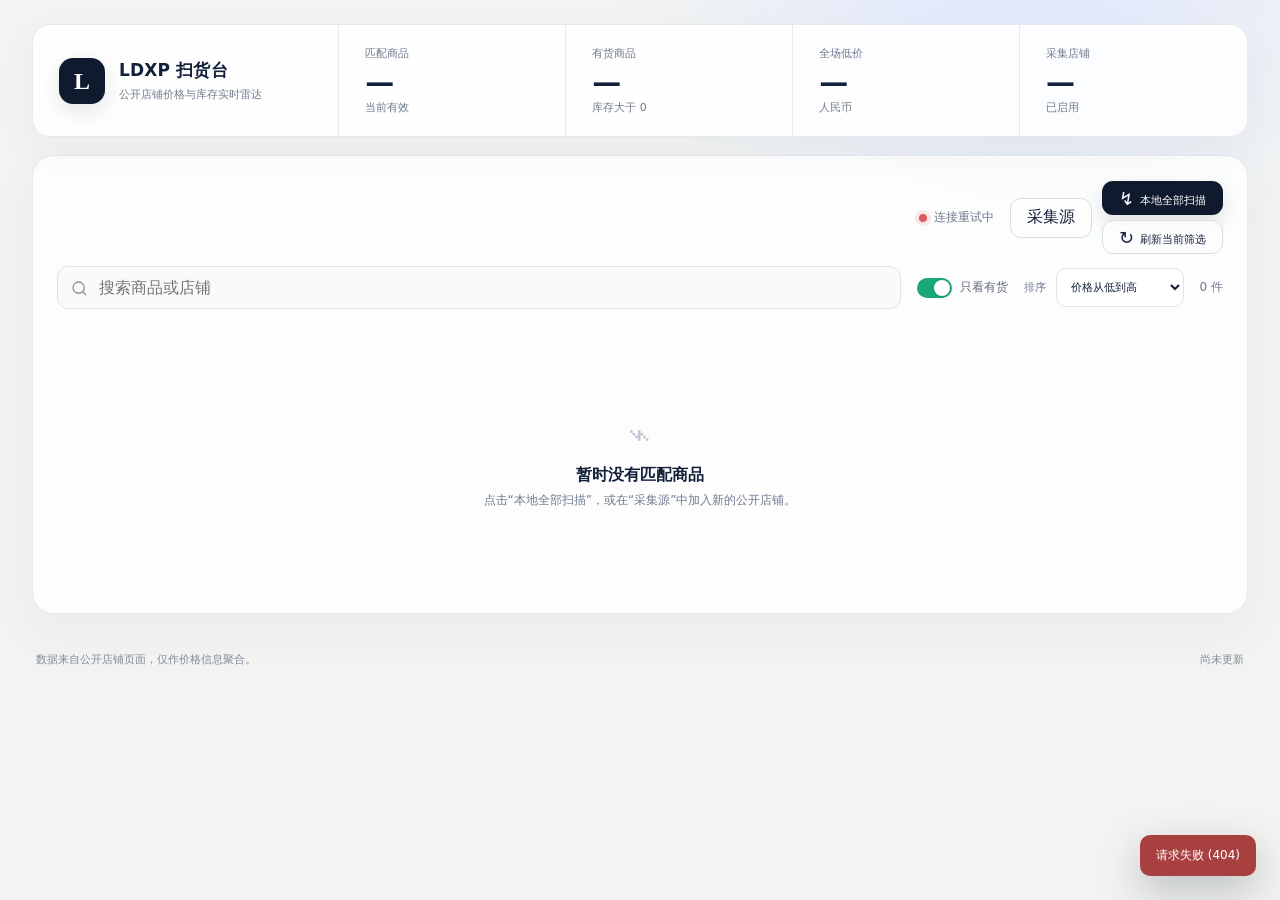
==== static/index.html @ 777b3022 "Initial open-source release" ====
<!doctype html>
<html lang="zh-CN">
<head>
  <meta charset="utf-8">
  <meta name="viewport" content="width=device-width,initial-scale=1">
  <meta name="theme-color" content="#101a2f">
  <title>LDXP 扫货台</title>
  <link rel="stylesheet" href="style.css?v=20260724-local-filter">
</head>
<body>
  <div class="shell">
    <main>
      <section class="stats" aria-label="统计信息">
        <a class="brand-summary" href="./" aria-label="LDXP 扫货台首页">
          <span class="brand-mark">L</span>
          <span class="brand-copy"><strong>LDXP 扫货台</strong><small>公开店铺价格与库存实时雷达</small></span>
        </a>
        <article><span>匹配商品</span><strong id="totalStat">—</strong><small>当前有效</small></article>
        <article><span>有货商品</span><strong id="stockStat">—</strong><small>库存大于 0</small></article>
        <article><span>全场低价</span><strong id="lowStat">—</strong><small>人民币</small></article>
        <article><span>采集店铺</span><strong id="sourceStat">—</strong><small id="sourceStatSub">已启用</small></article>
      </section>

      <section class="board">
        <div class="category-bar">
          <div class="category-wrap">
            <div id="categoryTabs" class="categories" role="tablist" aria-label="商品分类"></div>
          </div>
          <div class="category-actions">
            <span id="streamStatus" class="stream-status offline"><i></i><span>正在连接</span></span>
            <button id="sourceButton" class="button ghost" type="button">采集源</button>
            <div class="scan-actions">
              <button id="localScanButton" class="button primary local-scan-button" type="button"><span class="scan-icon">↯</span><span class="local-scan-label">本地全部扫描</span></button>
              <button id="filteredLocalScanButton" class="button ghost local-scan-button" type="button"><span class="scan-icon">↻</span><span class="filtered-scan-label">刷新当前筛选</span></button>
            </div>
            <span id="scanPulse" class="visually-hidden"></span>
            <span id="scanStateText" class="visually-hidden" aria-live="polite">等待首轮扫描</span>
            <span id="scanDetail" class="visually-hidden">正在读取服务器后台状态</span>
          </div>
        </div>

        <div class="toolbar">
          <label class="search">
            <svg viewBox="0 0 24 24" aria-hidden="true"><path d="m21 21-4.35-4.35m2.35-5.15a7.5 7.5 0 1 1-15 0 7.5 7.5 0 0 1 15 0Z"/></svg>
            <input id="searchInput" type="search" placeholder="搜索商品或店铺" autocomplete="off">
          </label>
          <label class="stock-toggle"><input id="stockOnly" type="checkbox" checked><span></span>只看有货</label>
          <label class="select-label">排序
            <select id="sortSelect">
              <option value="updated">最近变化</option>
              <option value="price" selected>价格从低到高</option>
              <option value="stock">库存从高到低</option>
            </select>
          </label>
          <span id="resultCount" class="result-count">0 件</span>
        </div>

        <div id="productGrid" class="product-grid" aria-live="polite"></div>
        <div id="emptyState" class="empty" hidden>
          <span>⌁</span><strong>暂时没有匹配商品</strong><p>点击“本地全部扫描”，或在“采集源”中加入新的公开店铺。</p>
        </div>
      </section>
    </main>

    <footer><span>数据来自公开店铺页面，仅作价格信息聚合。</span><span id="lastUpdate">尚未更新</span></footer>
  </div>

  <dialog id="historyDialog" class="history-dialog">
    <form method="dialog" class="dialog-head"><div><small>PRICE HISTORY</small><h2 id="historyTitle">价格走势</h2></div><button class="icon-button" value="close" aria-label="关闭">×</button></form>
    <div class="history-body">
      <div class="history-shop"><div><span>来源店铺</span><strong id="historyShop">—</strong></div><code id="historyToken">—</code></div>
      <div id="historySummary" class="history-summary"></div>
      <div id="historyChart" class="history-chart" aria-live="polite"><p>正在加载价格节点…</p></div>
      <p class="history-note">每个节点对应一次成功刷新，展示最近 100 个时间点。</p>
    </div>
  </dialog>

  <dialog id="sourceDialog" class="source-dialog">
    <form method="dialog" class="dialog-head"><div><small>SCANNER SOURCES</small><h2>采集源管理</h2></div><button class="icon-button" value="close" aria-label="关闭">×</button></form>
    <div class="dialog-body">
      <form id="addSourceForm" class="add-source">
        <label class="field grow"><span>pay.ldxp.cn / catfk.com 公开店铺或商品链接，也可输入 LDXP token</span><input id="sourceInput" type="text" placeholder="https://catfk.com/item/example" required></label>
        <button class="button primary" type="submit">添加</button>
      </form>
      <div class="source-discovery">
        <p class="source-tip">服务器自动周期由后台命令管理；网页只提供用户本地扫描。</p>
      </div>
      <div id="sourceList" class="source-list"></div>
    </div>
  </dialog>

  <div id="toast" class="toast" role="status" aria-live="polite"></div>
  <script src="app.js?v=20260724-bugteam" defer></script>
</body>
</html>
---- static/style.css ----
:root {
  color-scheme: light;
  --ink: #13203a;
  --muted: #6f7b8e;
  --line: #e4e7ec;
  --paper: #ffffff;
  --canvas: #f3f4f1;
  --navy: #101a2f;
  --blue: #3468ff;
  --green: #19a974;
  --red: #de5a5a;
  --amber: #e99a2d;
  --radius: 18px;
  font-family: Inter, "PingFang SC", "Microsoft YaHei", system-ui, sans-serif;
}

* { box-sizing: border-box; }
html { min-width: 320px; background: var(--canvas); }
body { margin: 0; color: var(--ink); background: radial-gradient(circle at 80% -10%, #dce5ff 0, transparent 26rem), var(--canvas); }
button, input, select { font: inherit; }
button, a { -webkit-tap-highlight-color: transparent; }

.shell { min-height: 100vh; width: min(1500px, 100%); margin: auto; padding: 24px 32px 0; }
.button { min-height: 40px; padding: 0 16px; border: 1px solid transparent; border-radius: 11px; cursor: pointer; transition: transform .16s ease, box-shadow .16s ease, background .16s ease; }
.button:hover { transform: translateY(-1px); }
.button:disabled { opacity: .58; cursor: wait; transform: none; }
.button.primary { color: white; background: var(--navy); box-shadow: 0 8px 20px #101a2f20; }
.button.ghost { color: var(--ink); border-color: #d9dde5; background: #ffffffa8; }
.scan-actions { display: grid; gap: 5px; }
.scan-actions .button { min-height: 34px; }
.local-scan-button { font-size: 11px; }
.scan-icon { display: inline-block; margin-right: 6px; font-size: 18px; vertical-align: -1px; }
.scanning .scan-icon { animation: rotate 1s linear infinite; }
.stream-status { display: flex; align-items: center; gap: 7px; margin-right: 6px; color: var(--muted); font-size: 12px; }
.stream-status i { width: 8px; height: 8px; border-radius: 50%; background: #aab1bd; box-shadow: 0 0 0 4px #aab1bd20; }
.stream-status.online i { background: var(--green); box-shadow: 0 0 0 4px #19a97420; }
.stream-status.error i { background: var(--red); box-shadow: 0 0 0 4px #de5a5a20; }
.visually-hidden { position: absolute !important; width: 1px; height: 1px; padding: 0; margin: -1px; overflow: hidden; clip: rect(0, 0, 0, 0); white-space: nowrap; border: 0; }

.stats { display: grid; grid-template-columns: minmax(250px, 1.35fr) repeat(4, minmax(125px, 1fr)); overflow: hidden; border: 1px solid var(--line); border-radius: var(--radius); background: #ffffffdf; box-shadow: 0 14px 42px #1c29490a; backdrop-filter: blur(12px); }
.brand-summary { min-width: 0; min-height: 108px; display: flex; align-items: center; gap: 14px; padding: 20px 26px; color: inherit; border-right: 1px solid var(--line); text-decoration: none; }
.brand-summary:hover .brand-mark { transform: translateY(-1px); box-shadow: 0 10px 24px #101a2f22; }
.brand-mark { display: grid; place-items: center; width: 46px; height: 46px; flex: 0 0 46px; border-radius: 14px; color: #fff; font: 800 24px/1 Georgia, serif; background: var(--navy); box-shadow: 0 7px 20px #101a2f1c; transition: .16s ease; }
.brand-copy { min-width: 0; }
.brand-copy strong, .brand-copy small { display: block; }
.brand-copy strong { font-size: 17px; letter-spacing: .01em; }
.brand-copy small { max-width: 180px; margin-top: 5px; color: var(--muted); font-size: 11px; line-height: 1.45; }
.stats article { min-height: 108px; padding: 21px 26px; border-right: 1px solid var(--line); }
.stats article:last-child { border-right: 0; }
.stats article span, .stats article small { display: block; color: var(--muted); font-size: 11px; }
.stats article strong { display: block; margin: 7px 0 3px; font-size: 29px; line-height: 1; letter-spacing: -.04em; }

.board { margin: 18px 0 20px; padding: 24px; border: 1px solid var(--line); border-radius: 22px; background: #ffffffd9; box-shadow: 0 18px 50px #1c29490b; }
.category-bar { display: grid; grid-template-columns: minmax(0, 1fr) auto; align-items: start; gap: 20px; }
.category-wrap { overflow: visible; }
.categories { display: flex; flex-wrap: wrap; align-items: flex-start; gap: 8px; overflow: visible; padding: 2px 2px 13px; }
.category-actions { min-height: 42px; display: flex; align-items: center; justify-content: flex-end; gap: 10px; padding: 1px 0 0 8px; white-space: nowrap; }
.category { flex: 0 0 auto; display: flex; align-items: center; gap: 7px; min-height: 38px; padding: 0 13px; color: #5c6676; border: 1px solid #dfe3e9; border-radius: 999px; background: #fafaf8; cursor: pointer; }
.category:hover { border-color: #bfc7d4; }
.category.active { color: white; border-color: var(--navy); background: var(--navy); }
.category b { min-width: 20px; padding: 2px 5px; border-radius: 999px; color: #788294; background: #e9ebef; font-size: 10px; }
.category.active b { color: #dbe4f6; background: #ffffff20; }
.refresh-indicator { width: 11px; height: 11px; flex: 0 0 11px; border: 1.5px solid currentColor; border-right-color: transparent; border-radius: 50%; opacity: 0; }
.category.refreshing { border-color: #91a5d4; }
.category.refreshing .refresh-indicator { opacity: .72; animation: rotate .7s linear infinite; }
.toolbar { display: grid; grid-template-columns: minmax(220px, 1fr) auto auto auto; align-items: center; gap: 16px; padding: 12px 0 22px; }
.search { position: relative; }
.search svg { position: absolute; left: 13px; top: 50%; width: 18px; transform: translateY(-50%); fill: none; stroke: #8791a2; stroke-width: 1.8; stroke-linecap: round; }
.search input { width: 100%; height: 43px; padding: 0 15px 0 41px; color: var(--ink); border: 1px solid #dfe3e9; border-radius: 11px; outline: none; background: #fafaf9; }
.search input:focus { border-color: #95a8d8; box-shadow: 0 0 0 4px #3468ff0c; }
.stock-toggle { display: flex; align-items: center; gap: 8px; color: #5f6979; font-size: 12px; cursor: pointer; }
.stock-toggle input { position: absolute; opacity: 0; }
.stock-toggle span { width: 35px; height: 20px; padding: 2px; border-radius: 999px; background: #d8dce3; transition: .2s; }
.stock-toggle span::after { content: ""; display: block; width: 16px; height: 16px; border-radius: 50%; background: white; box-shadow: 0 1px 4px #0002; transition: .2s; }
.stock-toggle input:checked + span { background: var(--green); }
.stock-toggle input:checked + span::after { transform: translateX(15px); }
.select-label { color: var(--muted); font-size: 11px; }
.select-label select { height: 39px; margin-left: 6px; padding: 0 30px 0 10px; color: var(--ink); border: 1px solid #dfe3e9; border-radius: 10px; background: white; }
.result-count { color: var(--muted); font-size: 12px; white-space: nowrap; }

.product-grid { display: grid; grid-template-columns: repeat(3, minmax(0, 1fr)); gap: 14px; }
.product-card { position: relative; min-width: 0; display: flex; flex-direction: column; padding: 18px; color: inherit; border: 1px solid var(--line); border-radius: 16px; background: var(--paper); cursor: pointer; transition: transform .18s ease, border-color .18s ease, box-shadow .18s ease; }
.product-card:hover { transform: translateY(-2px); border-color: #c8cfdb; box-shadow: 0 16px 34px #1c294912; }
.product-card.product-refreshing { border-color: #91a5d4; }
.product-card-link { position: absolute; inset: 0; z-index: 1; border-radius: inherit; }
.product-card-link:focus-visible { outline: 3px solid #8ea5dd; outline-offset: 2px; }
.product-refresh, .product-history { position: absolute; top: 11px; z-index: 2; display: grid; place-items: center; width: 30px; height: 30px; padding: 0; color: #687386; border: 1px solid #dfe3e9; border-radius: 9px; background: #fff; box-shadow: 0 4px 12px #101a2f0d; cursor: pointer; transition: color .16s ease, border-color .16s ease, background .16s ease; }
.product-refresh { right: 11px; }
.product-history { right: 47px; }
.product-refresh:hover, .product-history:hover { color: var(--blue); border-color: #b9c7e8; background: #f7f9ff; }
.product-refresh:disabled { cursor: wait; }
.product-refresh span { display: inline-block; font-size: 17px; line-height: 1; }
.product-refreshing .product-refresh span { animation: rotate .7s linear infinite; }
.product-history svg { width: 17px; height: 17px; fill: none; stroke: currentColor; stroke-width: 1.8; stroke-linecap: round; stroke-linejoin: round; }
.product-head { display: flex; align-items: flex-start; gap: 13px; padding-right: 68px; }
.product-image { width: 54px; height: 54px; flex: 0 0 54px; object-fit: cover; border-radius: 12px; background: linear-gradient(135deg, #eef1f7, #dfe5f1); }
.product-image.fallback { display: grid; place-items: center; color: #65728a; font: 800 21px/1 Georgia, serif; }
.product-title { min-width: 0; flex: 1; }
.product-title-link { display: -webkit-box; overflow: hidden; color: var(--ink); font-size: 14px; font-weight: 700; line-height: 1.5; -webkit-box-orient: vertical; -webkit-line-clamp: 2; }
.product-card:hover .product-title-link { color: var(--blue); }
.shop-line { margin-top: 6px; overflow: hidden; color: var(--muted); font-size: 11px; text-overflow: ellipsis; white-space: nowrap; }
.tags { display: flex; flex-wrap: wrap; gap: 5px; margin-top: 15px; }
.tag { padding: 3px 7px; color: #53627a; border-radius: 6px; background: #eef1f6; font-size: 10px; font-weight: 700; }
.tag.stock { color: #087e56; background: #e5f7f0; }
.tag.out { color: #a64545; background: #fbe9e9; }
.price-row { display: flex; align-items: flex-end; justify-content: space-between; gap: 12px; margin-top: auto; padding-top: 20px; }
.price { color: var(--ink); font-size: 28px; font-weight: 800; line-height: 1; letter-spacing: -.05em; }
.price::before { content: "¥"; margin-right: 2px; font-size: 14px; font-weight: 600; }
.market-price { margin-top: 5px; color: #a0a7b2; font-size: 11px; text-decoration: line-through; }
.product-meta { text-align: right; }
.stock-number { color: #4c596e; font-size: 11px; }
.updated { display: block; margin-top: 5px; color: #a0a7b2; font-size: 10px; }
.empty { padding: 80px 20px; text-align: center; color: var(--muted); }
.empty span { display: block; color: #c2c8d2; font: 42px/1 Georgia, serif; }
.empty strong { display: block; margin: 12px 0 6px; color: var(--ink); }
.empty p { margin: 0; font-size: 12px; }

footer { display: flex; justify-content: space-between; gap: 20px; padding: 18px 4px 30px; color: #828b99; font-size: 11px; }

.source-dialog { width: min(720px, calc(100% - 30px)); max-height: min(82vh, 760px); padding: 0; border: 0; border-radius: 20px; color: var(--ink); background: white; box-shadow: 0 30px 100px #07112655; }
.source-dialog::backdrop { background: #07112680; backdrop-filter: blur(5px); }
.history-dialog { width: min(840px, calc(100% - 30px)); max-height: min(88vh, 820px); padding: 0; border: 0; border-radius: 20px; color: var(--ink); background: white; box-shadow: 0 30px 100px #07112655; }
.history-dialog::backdrop { background: #07112680; backdrop-filter: blur(5px); }
.history-body { padding: 22px 26px 26px; }
.history-shop { display: flex; align-items: center; justify-content: space-between; gap: 18px; padding: 14px 16px; border: 1px solid var(--line); border-radius: 12px; background: #fafbf9; }
.history-shop span, .history-shop strong { display: block; }
.history-shop span { color: var(--muted); font-size: 10px; }
.history-shop strong { margin-top: 3px; font-size: 13px; }
.history-shop code { max-width: 45%; overflow: hidden; padding: 5px 8px; color: #53627a; border-radius: 7px; background: #eef1f6; font-size: 10px; text-overflow: ellipsis; white-space: nowrap; }
.history-summary { display: grid; grid-template-columns: repeat(4, 1fr); margin: 14px 0; border: 1px solid var(--line); border-radius: 12px; overflow: hidden; }
.history-summary article { padding: 13px 15px; border-right: 1px solid var(--line); }
.history-summary article:last-child { border-right: 0; }
.history-summary span { display: block; color: var(--muted); font-size: 10px; }
.history-summary strong { display: block; margin-top: 5px; font-size: 17px; }
.history-chart { min-height: 290px; display: grid; place-items: center; overflow: hidden; border: 1px solid var(--line); border-radius: 14px; background: linear-gradient(180deg, #fbfcff, #f8f9f7); }
.history-chart > p, .history-empty { color: var(--muted); font-size: 12px; }
.history-chart svg { display: block; width: 100%; height: auto; }
.chart-grid line { stroke: #dfe4ec; stroke-width: 1; stroke-dasharray: 4 5; }
.chart-grid text, .chart-time { fill: #8a94a4; font-size: 10px; }
.chart-area { fill: #3468ff0c; }
.chart-line { fill: none; stroke: var(--blue); stroke-width: 2.3; stroke-linecap: round; stroke-linejoin: round; }
.chart-points circle { fill: white; stroke: var(--blue); stroke-width: 1.7; }
.history-note { margin: 10px 2px 0; color: #9099a7; font-size: 10px; }
.dialog-head { display: flex; align-items: center; justify-content: space-between; padding: 24px 26px 18px; border-bottom: 1px solid var(--line); }
.dialog-head small { color: var(--blue); font-size: 9px; font-weight: 800; letter-spacing: .16em; }
.dialog-head h2 { margin: 4px 0 0; font-size: 22px; }
.icon-button { width: 36px; height: 36px; border: 0; border-radius: 50%; color: #687386; background: #f0f2f5; font-size: 24px; cursor: pointer; }
.dialog-body { padding: 22px 26px 28px; overflow-y: auto; }
.field { display: grid; gap: 7px; }
.field span { color: #687386; font-size: 11px; }
.field input { width: 100%; height: 42px; padding: 0 12px; border: 1px solid #dfe3e9; border-radius: 10px; outline: 0; }
.field input:focus { border-color: #8ea5dd; }
.add-source { display: flex; align-items: end; gap: 10px; margin-top: 16px; }
.add-source .grow { flex: 1; }
.source-discovery { display: flex; align-items: center; justify-content: space-between; gap: 16px; margin: 14px 0 20px; }
.source-tip { margin: 0; color: #818b9a; font-size: 11px; line-height: 1.6; }
.source-discovery .button { flex: 0 0 auto; min-height: 34px; font-size: 11px; }
.source-list { display: grid; gap: 9px; }
.source-item { display: grid; grid-template-columns: 1fr auto auto; align-items: center; gap: 12px; padding: 13px 14px; border: 1px solid var(--line); border-radius: 12px; }
.source-name { min-width: 0; }
.source-name strong, .source-name span { display: block; overflow: hidden; text-overflow: ellipsis; white-space: nowrap; }
.source-name strong { font-size: 13px; }
.source-name span { margin-top: 4px; color: var(--muted); font-size: 10px; }
.source-status { padding: 4px 7px; border-radius: 6px; color: #747e8e; background: #eef0f3; font-size: 9px; }
.source-status.ok { color: #087e56; background: #e5f7f0; }
.source-status.error { color: #a64545; background: #fbe9e9; }
.source-actions { display: flex; gap: 6px; }
.source-actions button { height: 30px; padding: 0 9px; border: 1px solid #e0e3e8; border-radius: 8px; color: #667183; background: white; font-size: 10px; cursor: pointer; }
.source-actions button.danger { color: #b34c4c; }
.toast { position: fixed; right: 24px; bottom: 24px; z-index: 20; max-width: min(380px, calc(100% - 48px)); padding: 12px 16px; color: white; border-radius: 10px; background: #101a2f; box-shadow: 0 15px 40px #101a2f40; font-size: 12px; opacity: 0; pointer-events: none; transform: translateY(10px); transition: .2s; }
.toast.show { opacity: 1; transform: none; }
.toast.error { background: #a94040; }

@keyframes rotate { to { transform: rotate(360deg); } }
@keyframes pulse { 50% { box-shadow: 0 0 0 12px #55e1ad00; } }

@media (max-width: 1100px) {
  .product-grid { grid-template-columns: repeat(2, minmax(0, 1fr)); }
  .stats { grid-template-columns: repeat(4, minmax(0, 1fr)); }
  .brand-summary { grid-column: 1 / -1; min-height: 88px; border-right: 0; border-bottom: 1px solid var(--line); }
  .category-bar { grid-template-columns: 1fr; gap: 6px; }
  .category-actions { grid-row: 1; padding: 0 0 8px; }
}

@media (max-width: 760px) {
  .shell { padding: 14px 14px 0; }
  .stream-status { margin: 0; }
  .stream-status span { display: none; }
  .button { min-height: 38px; padding: 0 11px; font-size: 12px; }
  .stats { grid-template-columns: repeat(2, 1fr); }
  .brand-summary { min-height: 82px; padding: 16px 18px; }
  .brand-mark { width: 42px; height: 42px; flex-basis: 42px; font-size: 22px; }
  .stats article { min-height: 90px; padding: 17px 18px; }
  .stats article:nth-of-type(2n) { border-right: 0; }
  .stats article:nth-of-type(-n+2) { border-bottom: 1px solid var(--line); }
  .stats article strong { font-size: 24px; }
  .board { margin-top: 14px; padding: 16px; border-radius: 17px; }
  .category-actions { justify-content: flex-start; gap: 7px; }
  .scan-actions { min-width: 132px; }
  .toolbar { grid-template-columns: 1fr auto; gap: 12px; }
  .search { grid-column: 1 / -1; }
  .select-label { display: none; }
  .result-count { justify-self: end; }
  .product-grid { grid-template-columns: 1fr; }
  footer { display: grid; }
  .dialog-body, .dialog-head { padding-left: 18px; padding-right: 18px; }
  .add-source { align-items: stretch; flex-direction: column; }
  .source-discovery { align-items: stretch; flex-direction: column; }
  .source-item { grid-template-columns: 1fr auto; }
  .source-status { grid-column: 1; width: max-content; }
  .source-actions { grid-column: 2; grid-row: 1 / span 2; }
  .history-body { padding: 16px; }
  .history-summary { grid-template-columns: repeat(2, 1fr); }
  .history-summary article:nth-child(2) { border-right: 0; }
  .history-summary article:nth-child(-n+2) { border-bottom: 1px solid var(--line); }
  .history-chart { min-height: 220px; }
}
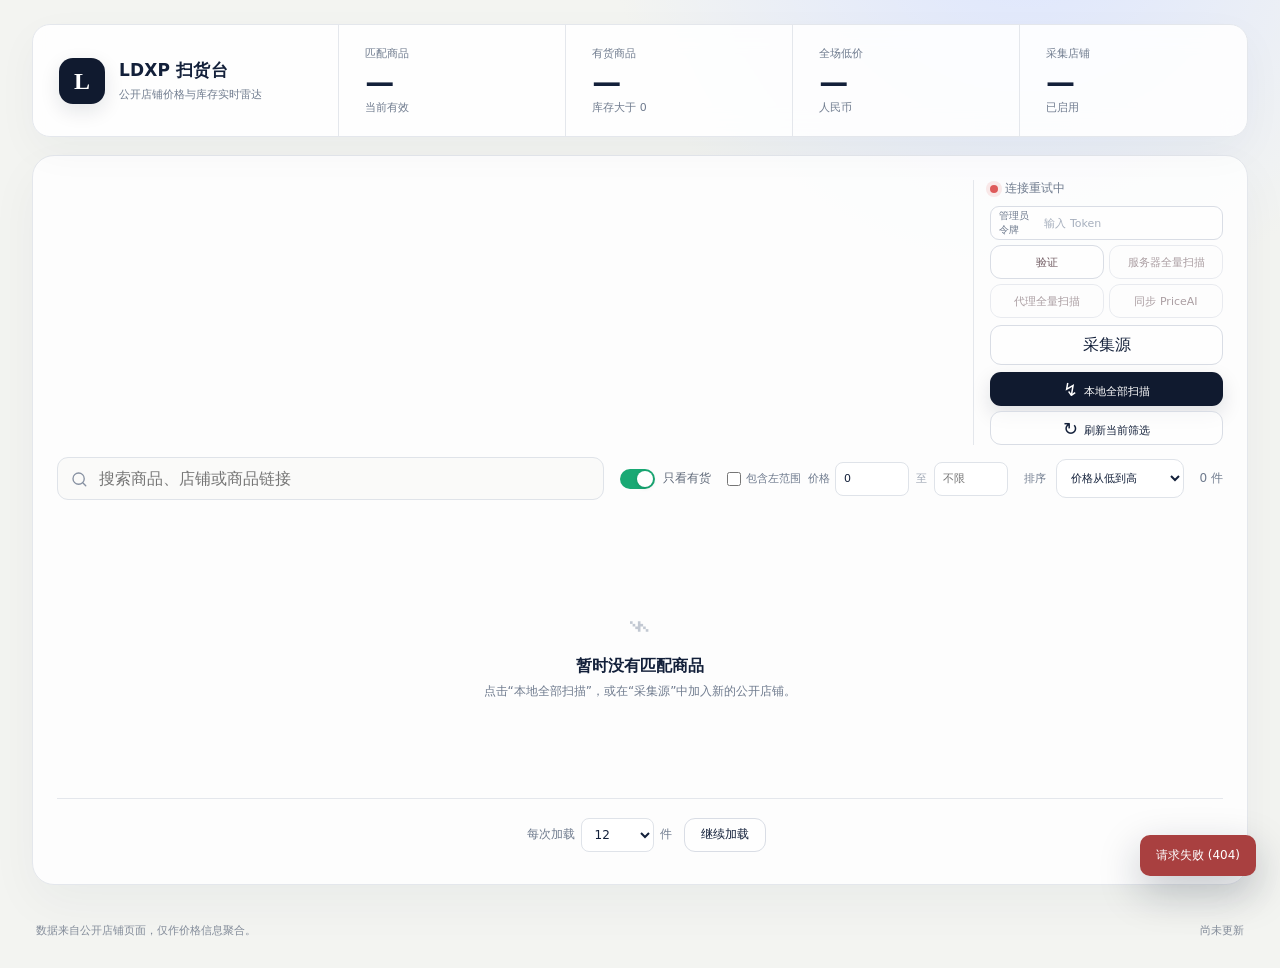
==== commit 53582919: "Improve deterministic catalog classification" ====
--- a/static/index.html
+++ b/static/index.html
@@ -5,7 +5,7 @@
   <meta name="viewport" content="width=device-width,initial-scale=1">
   <meta name="theme-color" content="#101a2f">
   <title>LDXP 扫货台</title>
-  <link rel="stylesheet" href="style.css?v=20260724-local-filter">
+  <link rel="stylesheet" href="style.css?v=20260725-side-actions">
 </head>
 <body>
   <div class="shell">
@@ -28,11 +28,19 @@
           </div>
           <div class="category-actions">
             <span id="streamStatus" class="stream-status offline"><i></i><span>正在连接</span></span>
+            <div class="admin-controls">
+              <label class="admin-token"><span>管理员令牌</span><input id="adminTokenInput" type="password" autocomplete="off" placeholder="输入 Token"></label>
+              <button id="adminTokenVerifyButton" class="button ghost admin-scan-button" type="button">验证</button>
+              <button id="adminFullScanButton" class="button ghost admin-scan-button" type="button">服务器全量扫描</button>
+              <button id="adminProxyScanButton" class="button ghost admin-scan-button" type="button" title="仅通过代理池扫描">代理全量扫描</button>
+              <button id="priceaiSyncButton" class="button ghost admin-scan-button" type="button">同步 PriceAI</button>
+            </div>
             <button id="sourceButton" class="button ghost" type="button">采集源</button>
             <div class="scan-actions">
               <button id="localScanButton" class="button primary local-scan-button" type="button"><span class="scan-icon">↯</span><span class="local-scan-label">本地全部扫描</span></button>
               <button id="filteredLocalScanButton" class="button ghost local-scan-button" type="button"><span class="scan-icon">↻</span><span class="filtered-scan-label">刷新当前筛选</span></button>
             </div>
+            <span class="full-scan-notice">全店扫描会产生大量本地请求，优先刷新当前筛选</span>
             <span id="scanPulse" class="visually-hidden"></span>
             <span id="scanStateText" class="visually-hidden" aria-live="polite">等待首轮扫描</span>
             <span id="scanDetail" class="visually-hidden">正在读取服务器后台状态</span>
@@ -42,9 +50,15 @@
         <div class="toolbar">
           <label class="search">
             <svg viewBox="0 0 24 24" aria-hidden="true"><path d="m21 21-4.35-4.35m2.35-5.15a7.5 7.5 0 1 1-15 0 7.5 7.5 0 0 1 15 0Z"/></svg>
-            <input id="searchInput" type="search" placeholder="搜索商品或店铺" autocomplete="off">
+            <input id="searchInput" type="search" placeholder="搜索商品、店铺或商品链接" autocomplete="off">
           </label>
           <label class="stock-toggle"><input id="stockOnly" type="checkbox" checked><span></span>只看有货</label>
+          <div class="price-range" role="group" aria-label="价格范围">
+            <label class="zero-price-toggle"><input id="includeMinPrice" type="checkbox">包含左范围</label>
+            <label class="price-bound"><span>价格</span><input id="priceMin" type="number" min="0" step="0.01" value="0" inputmode="decimal" aria-label="最低价格"></label>
+            <span class="price-separator">至</span>
+            <label class="price-bound"><input id="priceMax" type="number" min="0" step="0.01" inputmode="decimal" placeholder="不限" aria-label="最高价格"></label>
+          </div>
           <label class="select-label">排序
             <select id="sortSelect">
               <option value="updated">最近变化</option>
@@ -59,6 +73,19 @@
         <div id="emptyState" class="empty" hidden>
           <span>⌁</span><strong>暂时没有匹配商品</strong><p>点击“本地全部扫描”，或在“采集源”中加入新的公开店铺。</p>
         </div>
+        <div id="loadMoreProducts" class="load-more-products" hidden>
+          <span id="loadMoreStatus" aria-live="polite"></span>
+          <label>每次加载
+            <select id="loadBatchSize" aria-label="每次加载的商品数量">
+              <option value="12" selected>12</option>
+              <option value="24">24</option>
+              <option value="48">48</option>
+              <option value="96">96</option>
+            </select>
+            件
+          </label>
+          <button id="loadMoreButton" class="button ghost" type="button">继续加载</button>
+        </div>
       </section>
     </main>
 
@@ -70,8 +97,12 @@
     <div class="history-body">
       <div class="history-shop"><div><span>来源店铺</span><strong id="historyShop">—</strong></div><code id="historyToken">—</code></div>
       <div id="historySummary" class="history-summary"></div>
+      <div id="historyModes" class="history-modes" role="tablist" aria-label="商品走势视图">
+        <button type="button" data-history-mode="price" class="active" role="tab" aria-selected="true">价格</button>
+        <button type="button" data-history-mode="stock" role="tab" aria-selected="false">余量</button>
+      </div>
       <div id="historyChart" class="history-chart" aria-live="polite"><p>正在加载价格节点…</p></div>
-      <p class="history-note">每个节点对应一次成功刷新，展示最近 100 个时间点。</p>
+      <p class="history-note">价格和余量均根据本机保存的刷新节点绘制，展示最近 100 个时间点。</p>
     </div>
   </dialog>
 
@@ -90,6 +121,6 @@
   </dialog>
 
   <div id="toast" class="toast" role="status" aria-live="polite"></div>
-  <script src="app.js?v=20260724-bugteam" defer></script>
+  <script src="app.js?v=20260725-title-rules" defer></script>
 </body>
 </html>
--- a/static/style.css
+++ b/static/style.css
@@ -29,6 +29,13 @@
 .scan-actions { display: grid; gap: 5px; }
 .scan-actions .button { min-height: 34px; }
 .local-scan-button { font-size: 11px; }
+.admin-scan-button { min-height: 34px; color: #6f5960 !important; font-size: 11px; }
+.admin-scan-button.scanning { color: var(--blue) !important; }
+.admin-controls { display: flex; align-items: center; gap: 5px; }
+.admin-token { display: flex; align-items: center; gap: 6px; height: 34px; padding: 0 8px; color: var(--muted); border: 1px solid #d9dde5; border-radius: 9px; background: #ffffffa8; font-size: 10px; }
+.admin-token input { width: 100px; min-width: 0; padding: 0; color: var(--ink); border: 0; outline: 0; background: transparent; font-size: 11px; }
+.admin-token input::placeholder { color: #a6afbd; }
+.full-scan-notice { display: none; }
 .scan-icon { display: inline-block; margin-right: 6px; font-size: 18px; vertical-align: -1px; }
 .scanning .scan-icon { animation: rotate 1s linear infinite; }
 .stream-status { display: flex; align-items: center; gap: 7px; margin-right: 6px; color: var(--muted); font-size: 12px; }
@@ -51,11 +58,21 @@
 .stats article strong { display: block; margin: 7px 0 3px; font-size: 29px; line-height: 1; letter-spacing: -.04em; }
 
 .board { margin: 18px 0 20px; padding: 24px; border: 1px solid var(--line); border-radius: 22px; background: #ffffffd9; box-shadow: 0 18px 50px #1c29490b; }
-.category-bar { display: grid; grid-template-columns: minmax(0, 1fr) auto; align-items: start; gap: 20px; }
-.category-wrap { overflow: visible; }
-.categories { display: flex; flex-wrap: wrap; align-items: flex-start; gap: 8px; overflow: visible; padding: 2px 2px 13px; }
-.category-actions { min-height: 42px; display: flex; align-items: center; justify-content: flex-end; gap: 10px; padding: 1px 0 0 8px; white-space: nowrap; }
+.category-bar { display: grid; grid-template-columns: minmax(0, 1fr) 250px; align-items: start; gap: 18px; }
+.category-wrap { min-width: 0; overflow: visible; }
+.categories { display: flex; flex-wrap: wrap; align-items: flex-start; gap: 8px; overflow: visible; padding: 2px; }
+.category-actions { display: flex; flex-direction: column; align-items: stretch; gap: 7px; padding-left: 16px; border-left: 1px solid var(--line); }
+.category-actions .stream-status { margin: 0 0 2px; }
+.category-actions .admin-controls { display: grid; grid-template-columns: repeat(2, minmax(0, 1fr)); gap: 5px; margin: 0; }
+.category-actions .admin-token { grid-column: 1 / -1; width: 100%; }
+.category-actions .admin-token input { width: 100%; }
+.category-actions .button { width: 100%; }
+.category-actions .scan-actions { grid-template-columns: 1fr; }
 .category { flex: 0 0 auto; display: flex; align-items: center; gap: 7px; min-height: 38px; padding: 0 13px; color: #5c6676; border: 1px solid #dfe3e9; border-radius: 999px; background: #fafaf8; cursor: pointer; }
+.category-control { display: inline-flex; align-items: center; gap: 4px; }
+.category-refresh { display: grid; place-items: center; width: 28px; height: 28px; padding: 0; color: #778295; border: 1px solid #dfe3e9; border-radius: 50%; background: #fff; cursor: pointer; }
+.category-refresh:hover { color: var(--blue); border-color: #b9c7e8; background: #f7f9ff; }
+.category-refresh:disabled { cursor: wait; opacity: .55; }
 .category:hover { border-color: #bfc7d4; }
 .category.active { color: white; border-color: var(--navy); background: var(--navy); }
 .category b { min-width: 20px; padding: 2px 5px; border-radius: 999px; color: #788294; background: #e9ebef; font-size: 10px; }
@@ -63,7 +80,7 @@
 .refresh-indicator { width: 11px; height: 11px; flex: 0 0 11px; border: 1.5px solid currentColor; border-right-color: transparent; border-radius: 50%; opacity: 0; }
 .category.refreshing { border-color: #91a5d4; }
 .category.refreshing .refresh-indicator { opacity: .72; animation: rotate .7s linear infinite; }
-.toolbar { display: grid; grid-template-columns: minmax(220px, 1fr) auto auto auto; align-items: center; gap: 16px; padding: 12px 0 22px; }
+.toolbar { display: grid; grid-template-columns: minmax(220px, 1fr) auto auto auto auto; align-items: center; gap: 16px; padding: 12px 0 22px; }
 .search { position: relative; }
 .search svg { position: absolute; left: 13px; top: 50%; width: 18px; transform: translateY(-50%); fill: none; stroke: #8791a2; stroke-width: 1.8; stroke-linecap: round; }
 .search input { width: 100%; height: 43px; padding: 0 15px 0 41px; color: var(--ink); border: 1px solid #dfe3e9; border-radius: 11px; outline: none; background: #fafaf9; }
@@ -74,6 +91,13 @@
 .stock-toggle span::after { content: ""; display: block; width: 16px; height: 16px; border-radius: 50%; background: white; box-shadow: 0 1px 4px #0002; transition: .2s; }
 .stock-toggle input:checked + span { background: var(--green); }
 .stock-toggle input:checked + span::after { transform: translateX(15px); }
+.price-range { display: flex; align-items: center; gap: 7px; color: var(--muted); font-size: 11px; white-space: nowrap; }
+.zero-price-toggle { display: flex; align-items: center; gap: 5px; cursor: pointer; }
+.zero-price-toggle input { width: 14px; height: 14px; margin: 0; accent-color: var(--green); }
+.price-bound { display: flex; align-items: center; gap: 5px; }
+.price-bound input { width: 74px; height: 34px; padding: 0 8px; color: var(--ink); border: 1px solid #dfe3e9; border-radius: 8px; outline: 0; background: white; }
+.price-bound input:focus { border-color: #95a8d8; box-shadow: 0 0 0 3px #3468ff0c; }
+.price-separator { color: #a0a8b5; }
 .select-label { color: var(--muted); font-size: 11px; }
 .select-label select { height: 39px; margin-left: 6px; padding: 0 30px 0 10px; color: var(--ink); border: 1px solid #dfe3e9; border-radius: 10px; background: white; }
 .result-count { color: var(--muted); font-size: 12px; white-space: nowrap; }
@@ -103,6 +127,7 @@
 .tag { padding: 3px 7px; color: #53627a; border-radius: 6px; background: #eef1f6; font-size: 10px; font-weight: 700; }
 .tag.stock { color: #087e56; background: #e5f7f0; }
 .tag.out { color: #a64545; background: #fbe9e9; }
+.tag.out-timing { color: #985747; background: #fff1e7; }
 .price-row { display: flex; align-items: flex-end; justify-content: space-between; gap: 12px; margin-top: auto; padding-top: 20px; }
 .price { color: var(--ink); font-size: 28px; font-weight: 800; line-height: 1; letter-spacing: -.05em; }
 .price::before { content: "¥"; margin-right: 2px; font-size: 14px; font-weight: 600; }
@@ -114,6 +139,10 @@
 .empty span { display: block; color: #c2c8d2; font: 42px/1 Georgia, serif; }
 .empty strong { display: block; margin: 12px 0 6px; color: var(--ink); }
 .empty p { margin: 0; font-size: 12px; }
+.load-more-products { display: flex; align-items: center; justify-content: center; gap: 12px; min-height: 62px; margin-top: 18px; padding: 12px 0 2px; color: var(--muted); border-top: 1px solid var(--line); font-size: 12px; }
+.load-more-products label { display: flex; align-items: center; gap: 6px; white-space: nowrap; }
+.load-more-products select { height: 34px; padding: 0 26px 0 9px; color: var(--ink); border: 1px solid #dfe3e9; border-radius: 8px; background: white; }
+.load-more-products .button { min-height: 34px; font-size: 12px; }
 
 footer { display: flex; justify-content: space-between; gap: 20px; padding: 18px 4px 30px; color: #828b99; font-size: 11px; }
 
@@ -132,6 +161,9 @@
 .history-summary article:last-child { border-right: 0; }
 .history-summary span { display: block; color: var(--muted); font-size: 10px; }
 .history-summary strong { display: block; margin-top: 5px; font-size: 17px; }
+.history-modes { display: flex; gap: 4px; margin: 2px 0 12px; padding: 3px; width: max-content; border: 1px solid var(--line); border-radius: 9px; background: #f6f7f8; }
+.history-modes button { height: 30px; padding: 0 12px; color: var(--muted); border: 0; border-radius: 6px; background: transparent; font-size: 11px; cursor: pointer; }
+.history-modes button.active { color: white; background: var(--navy); }
 .history-chart { min-height: 290px; display: grid; place-items: center; overflow: hidden; border: 1px solid var(--line); border-radius: 14px; background: linear-gradient(180deg, #fbfcff, #f8f9f7); }
 .history-chart > p, .history-empty { color: var(--muted); font-size: 12px; }
 .history-chart svg { display: block; width: 100%; height: auto; }
@@ -140,6 +172,9 @@
 .chart-area { fill: #3468ff0c; }
 .chart-line { fill: none; stroke: var(--blue); stroke-width: 2.3; stroke-linecap: round; stroke-linejoin: round; }
 .chart-points circle { fill: white; stroke: var(--blue); stroke-width: 1.7; }
+.chart-price-area { fill: #e99a2d12; }
+.chart-price-line { stroke: var(--amber); }
+.chart-price-points circle { stroke: var(--amber); }
 .history-note { margin: 10px 2px 0; color: #9099a7; font-size: 10px; }
 .dialog-head { display: flex; align-items: center; justify-content: space-between; padding: 24px 26px 18px; border-bottom: 1px solid var(--line); }
 .dialog-head small { color: var(--blue); font-size: 9px; font-weight: 800; letter-spacing: .16em; }
@@ -178,8 +213,9 @@
   .product-grid { grid-template-columns: repeat(2, minmax(0, 1fr)); }
   .stats { grid-template-columns: repeat(4, minmax(0, 1fr)); }
   .brand-summary { grid-column: 1 / -1; min-height: 88px; border-right: 0; border-bottom: 1px solid var(--line); }
-  .category-bar { grid-template-columns: 1fr; gap: 6px; }
-  .category-actions { grid-row: 1; padding: 0 0 8px; }
+  .category-bar { grid-template-columns: minmax(0, 1fr) 230px; gap: 14px; }
+  .category-actions { padding-left: 12px; }
+  .admin-controls { flex-wrap: wrap; }
 }
 
 @media (max-width: 760px) {
@@ -195,13 +231,21 @@
   .stats article:nth-of-type(-n+2) { border-bottom: 1px solid var(--line); }
   .stats article strong { font-size: 24px; }
   .board { margin-top: 14px; padding: 16px; border-radius: 17px; }
-  .category-actions { justify-content: flex-start; gap: 7px; }
+  .category-bar { grid-template-columns: 1fr; }
+  .category-actions { flex-direction: row; flex-wrap: wrap; padding: 12px 0 0; border-top: 1px solid var(--line); border-left: 0; }
+  .category-actions .admin-controls { min-width: min(100%, 330px); }
+  .admin-token { width: 132px; }
+  .admin-token span { display: none; }
+  .admin-token input { width: 100%; }
   .scan-actions { min-width: 132px; }
   .toolbar { grid-template-columns: 1fr auto; gap: 12px; }
   .search { grid-column: 1 / -1; }
+  .price-range { grid-column: 1 / -1; flex-wrap: wrap; }
   .select-label { display: none; }
   .result-count { justify-self: end; }
   .product-grid { grid-template-columns: 1fr; }
+  .load-more-products { align-items: stretch; flex-direction: column; gap: 8px; text-align: center; }
+  .load-more-products label { justify-content: center; }
   footer { display: grid; }
   .dialog-body, .dialog-head { padding-left: 18px; padding-right: 18px; }
   .add-source { align-items: stretch; flex-direction: column; }
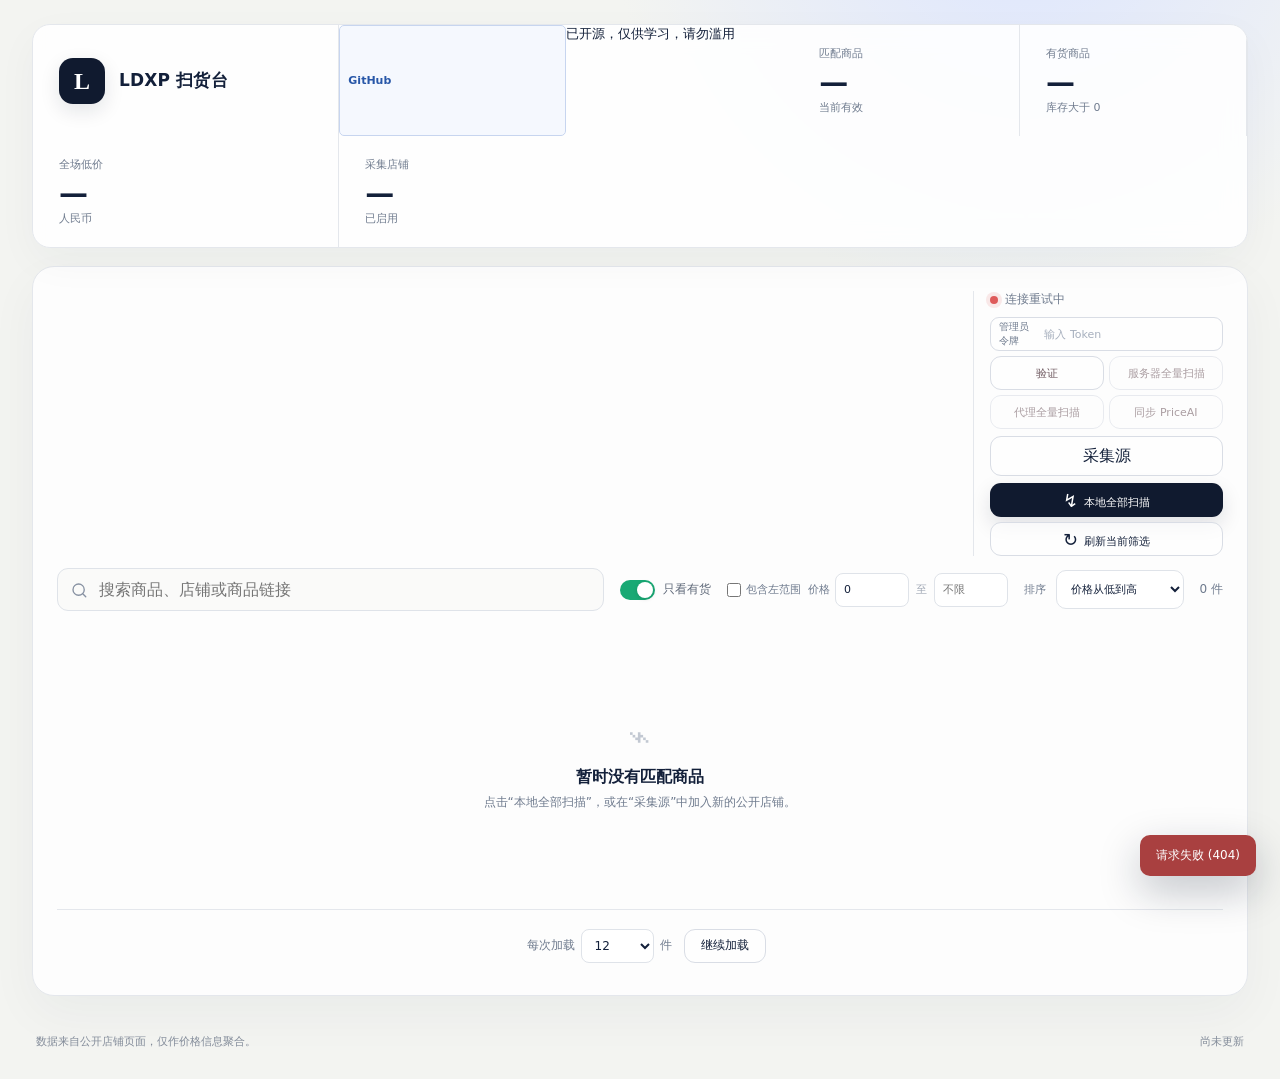
==== commit 3f12a52a: "Link the project repository in the header" ====
--- a/static/index.html
+++ b/static/index.html
@@ -5,7 +5,7 @@
   <meta name="viewport" content="width=device-width,initial-scale=1">
   <meta name="theme-color" content="#101a2f">
   <title>LDXP 扫货台</title>
-  <link rel="stylesheet" href="style.css?v=20260725-side-actions">
+  <link rel="stylesheet" href="style.css?v=20260725-project-link">
 </head>
 <body>
   <div class="shell">
@@ -13,7 +13,13 @@
       <section class="stats" aria-label="统计信息">
         <a class="brand-summary" href="./" aria-label="LDXP 扫货台首页">
           <span class="brand-mark">L</span>
-          <span class="brand-copy"><strong>LDXP 扫货台</strong><small>公开店铺价格与库存实时雷达</small></span>
+          <span class="brand-copy">
+            <span class="brand-title-row">
+              <strong>LDXP 扫货台</strong>
+              <a class="project-link" href="https://github.com/84376834111/gpt-account-market-scanner" target="_blank" rel="noopener noreferrer">GitHub</a>
+            </span>
+            <small>已开源，仅供学习，请勿滥用</small>
+          </span>
         </a>
         <article><span>匹配商品</span><strong id="totalStat">—</strong><small>当前有效</small></article>
         <article><span>有货商品</span><strong id="stockStat">—</strong><small>库存大于 0</small></article>
--- a/static/style.css
+++ b/static/style.css
@@ -49,9 +49,11 @@
 .brand-summary:hover .brand-mark { transform: translateY(-1px); box-shadow: 0 10px 24px #101a2f22; }
 .brand-mark { display: grid; place-items: center; width: 46px; height: 46px; flex: 0 0 46px; border-radius: 14px; color: #fff; font: 800 24px/1 Georgia, serif; background: var(--navy); box-shadow: 0 7px 20px #101a2f1c; transition: .16s ease; }
 .brand-copy { min-width: 0; }
-.brand-copy strong, .brand-copy small { display: block; }
-.brand-copy strong { font-size: 17px; letter-spacing: .01em; }
-.brand-copy small { max-width: 180px; margin-top: 5px; color: var(--muted); font-size: 11px; line-height: 1.45; }
+.brand-title-row { display: flex; align-items: center; flex-wrap: wrap; gap: 8px; }
+.brand-title-row strong { font-size: 17px; letter-spacing: .01em; }
+.project-link { display: inline-flex; align-items: center; min-height: 25px; padding: 0 8px; color: #2857a8; border: 1px solid #c7d5ef; border-radius: 5px; background: #f5f8fe; font-size: 11px; font-weight: 700; text-decoration: none; }
+.project-link:hover { color: #173f85; border-color: #92addb; background: #ebf2fd; }
+.brand-copy small { display: block; max-width: 245px; margin-top: 5px; color: var(--muted); font-size: 11px; line-height: 1.45; }
 .stats article { min-height: 108px; padding: 21px 26px; border-right: 1px solid var(--line); }
 .stats article:last-child { border-right: 0; }
 .stats article span, .stats article small { display: block; color: var(--muted); font-size: 11px; }
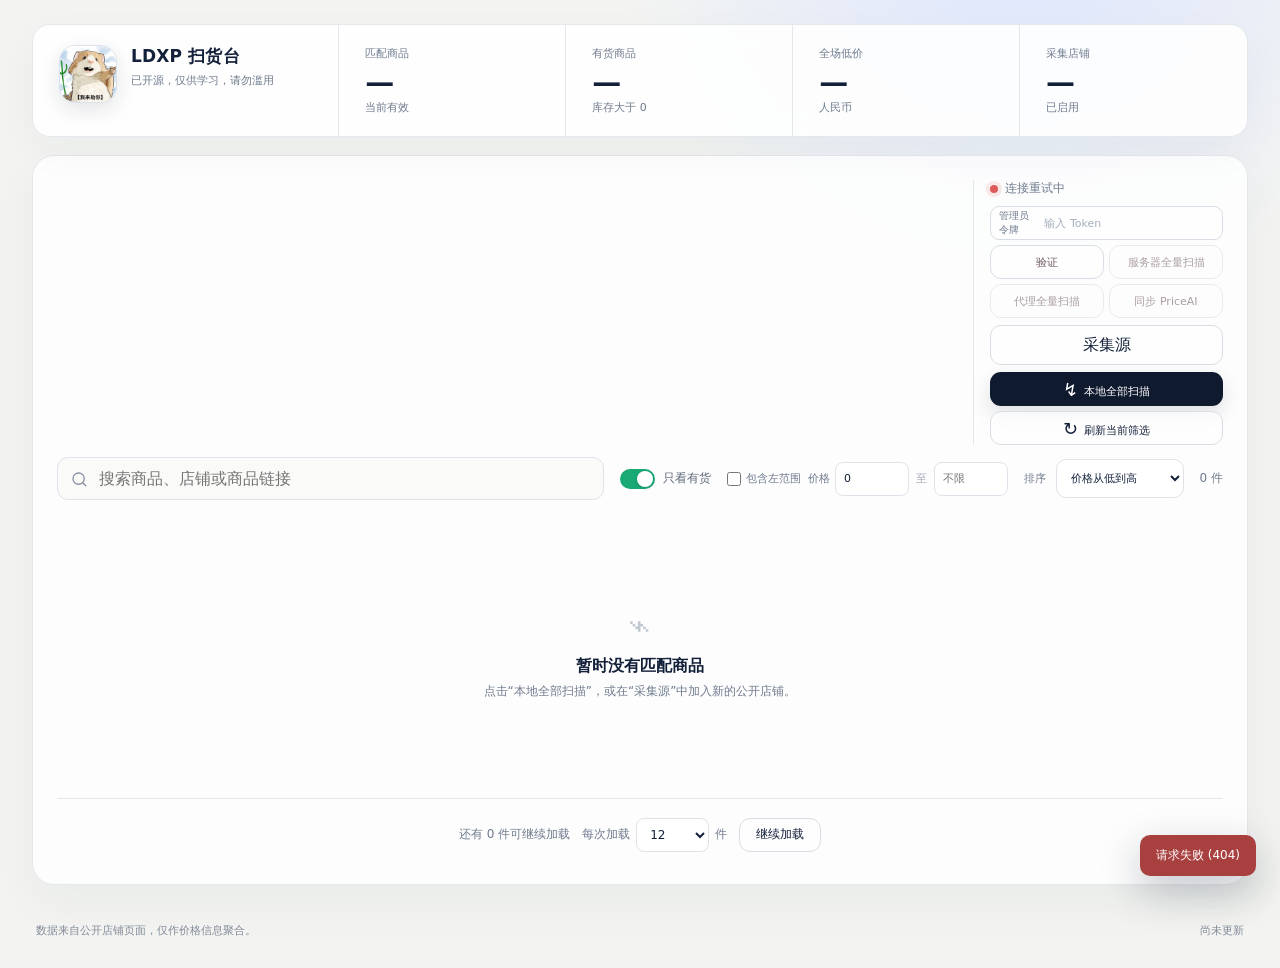
==== commit 60a88cc2: "Improve cached product loading and link search" ====
--- a/static/index.html
+++ b/static/index.html
@@ -5,22 +5,19 @@
   <meta name="viewport" content="width=device-width,initial-scale=1">
   <meta name="theme-color" content="#101a2f">
   <title>LDXP 扫货台</title>
-  <link rel="stylesheet" href="style.css?v=20260725-project-link">
+  <link rel="stylesheet" href="style.css?v=20260725-brand-avatar">
 </head>
 <body>
   <div class="shell">
     <main>
       <section class="stats" aria-label="统计信息">
-        <a class="brand-summary" href="./" aria-label="LDXP 扫货台首页">
-          <span class="brand-mark">L</span>
+        <div class="brand-summary">
+          <img class="brand-mark brand-avatar" src="images/brand-helper.jpg" alt="LDXP 扫货台助手插画">
           <span class="brand-copy">
-            <span class="brand-title-row">
-              <strong>LDXP 扫货台</strong>
-              <a class="project-link" href="https://github.com/84376834111/gpt-account-market-scanner" target="_blank" rel="noopener noreferrer">GitHub</a>
-            </span>
+            <strong>LDXP 扫货台</strong>
             <small>已开源，仅供学习，请勿滥用</small>
           </span>
-        </a>
+        </div>
         <article><span>匹配商品</span><strong id="totalStat">—</strong><small>当前有效</small></article>
         <article><span>有货商品</span><strong id="stockStat">—</strong><small>库存大于 0</small></article>
         <article><span>全场低价</span><strong id="lowStat">—</strong><small>人民币</small></article>
@@ -127,6 +124,6 @@
   </dialog>
 
   <div id="toast" class="toast" role="status" aria-live="polite"></div>
-  <script src="app.js?v=20260725-title-rules" defer></script>
+  <script src="app.js?v=20260725-cache-first" defer></script>
 </body>
 </html>
--- a/static/style.css
+++ b/static/style.css
@@ -45,15 +45,15 @@
 .visually-hidden { position: absolute !important; width: 1px; height: 1px; padding: 0; margin: -1px; overflow: hidden; clip: rect(0, 0, 0, 0); white-space: nowrap; border: 0; }
 
 .stats { display: grid; grid-template-columns: minmax(250px, 1.35fr) repeat(4, minmax(125px, 1fr)); overflow: hidden; border: 1px solid var(--line); border-radius: var(--radius); background: #ffffffdf; box-shadow: 0 14px 42px #1c29490a; backdrop-filter: blur(12px); }
-.brand-summary { min-width: 0; min-height: 108px; display: flex; align-items: center; gap: 14px; padding: 20px 26px; color: inherit; border-right: 1px solid var(--line); text-decoration: none; }
-.brand-summary:hover .brand-mark { transform: translateY(-1px); box-shadow: 0 10px 24px #101a2f22; }
-.brand-mark { display: grid; place-items: center; width: 46px; height: 46px; flex: 0 0 46px; border-radius: 14px; color: #fff; font: 800 24px/1 Georgia, serif; background: var(--navy); box-shadow: 0 7px 20px #101a2f1c; transition: .16s ease; }
+.brand-summary { min-width: 0; min-height: 108px; display: flex; align-items: flex-start; gap: 14px; padding: 20px 26px; color: inherit; border-right: 1px solid var(--line); }
+.brand-mark { display: grid; place-items: center; width: 58px; height: 58px; flex: 0 0 58px; border-radius: 16px; color: #fff; font: 800 24px/1 Georgia, serif; background: var(--navy); box-shadow: 0 7px 20px #101a2f1c; transition: .16s ease; }
+.brand-avatar { display: block; object-fit: cover; border: 1px solid #dce2eb; background: #fff; }
 .brand-copy { min-width: 0; }
-.brand-title-row { display: flex; align-items: center; flex-wrap: wrap; gap: 8px; }
-.brand-title-row strong { font-size: 17px; letter-spacing: .01em; }
-.project-link { display: inline-flex; align-items: center; min-height: 25px; padding: 0 8px; color: #2857a8; border: 1px solid #c7d5ef; border-radius: 5px; background: #f5f8fe; font-size: 11px; font-weight: 700; text-decoration: none; }
-.project-link:hover { color: #173f85; border-color: #92addb; background: #ebf2fd; }
-.brand-copy small { display: block; max-width: 245px; margin-top: 5px; color: var(--muted); font-size: 11px; line-height: 1.45; }
+.brand-copy strong { display: block; font-size: 17px; letter-spacing: .01em; }
+.brand-copy small { display: block; margin-top: 5px; color: var(--muted); font-size: 11px; line-height: 1.45; }
+.project-line { display: block; margin-top: 3px; color: #6d7787; font-size: 10px; line-height: 1.4; overflow-wrap: anywhere; }
+.project-line a { color: #2857a8; text-decoration: none; }
+.project-line a:hover { color: #173f85; text-decoration: underline; }
 .stats article { min-height: 108px; padding: 21px 26px; border-right: 1px solid var(--line); }
 .stats article:last-child { border-right: 0; }
 .stats article span, .stats article small { display: block; color: var(--muted); font-size: 11px; }
@@ -227,7 +227,7 @@
   .button { min-height: 38px; padding: 0 11px; font-size: 12px; }
   .stats { grid-template-columns: repeat(2, 1fr); }
   .brand-summary { min-height: 82px; padding: 16px 18px; }
-  .brand-mark { width: 42px; height: 42px; flex-basis: 42px; font-size: 22px; }
+  .brand-mark { width: 52px; height: 52px; flex-basis: 52px; font-size: 22px; }
   .stats article { min-height: 90px; padding: 17px 18px; }
   .stats article:nth-of-type(2n) { border-right: 0; }
   .stats article:nth-of-type(-n+2) { border-bottom: 1px solid var(--line); }
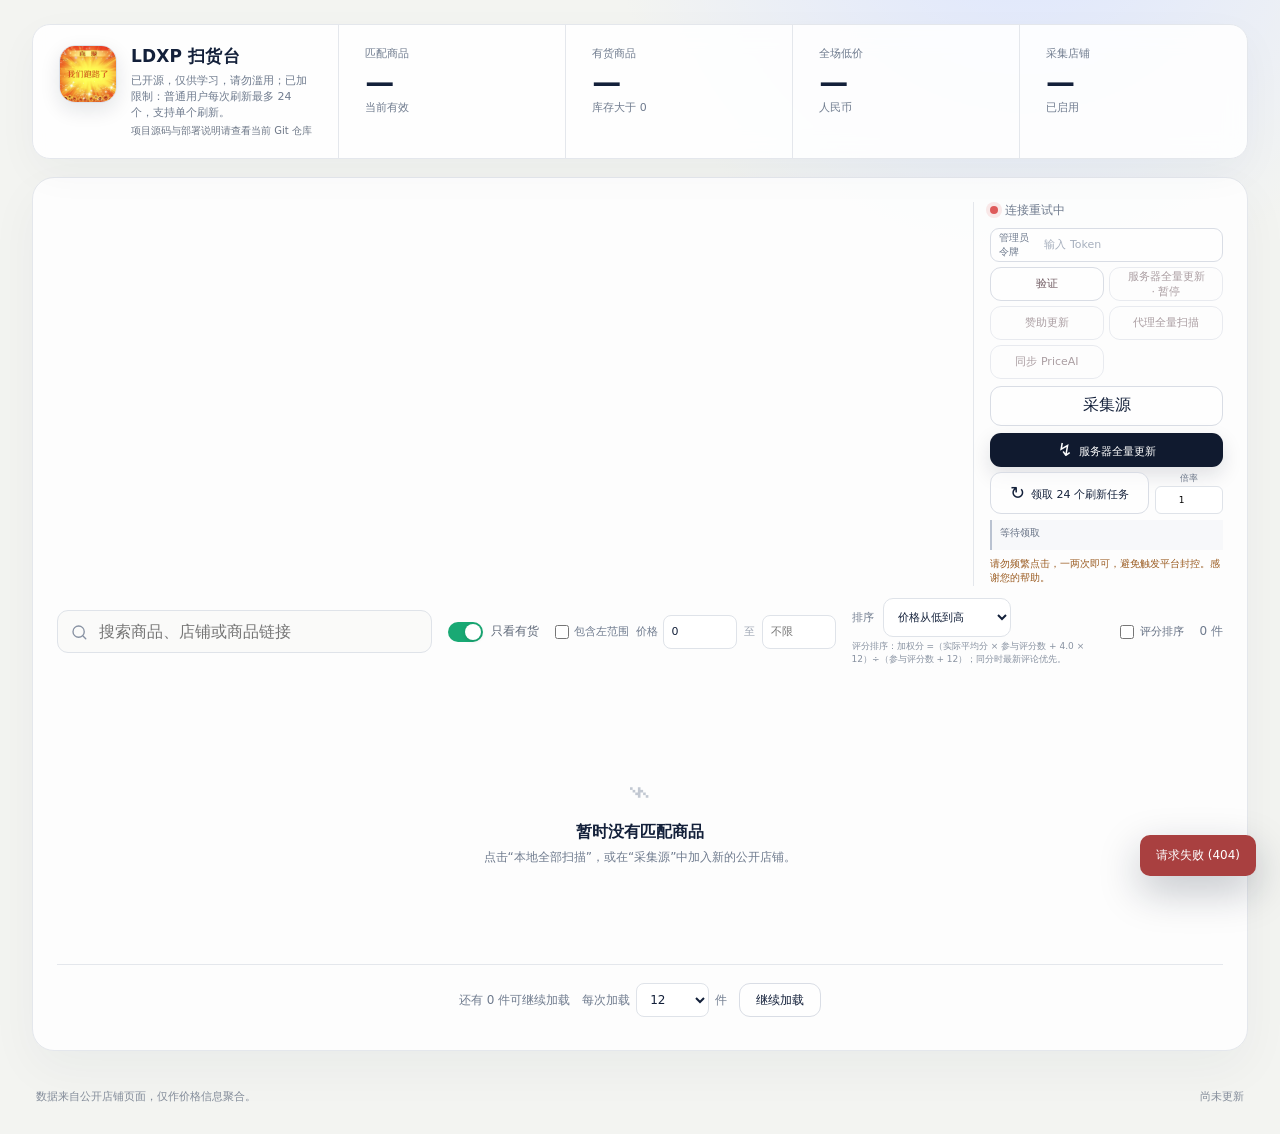
==== commit 21f01e7f: "feat: publish refresh factory and sanitized catalog" ====
--- a/static/index.html
+++ b/static/index.html
@@ -5,7 +5,7 @@
   <meta name="viewport" content="width=device-width,initial-scale=1">
   <meta name="theme-color" content="#101a2f">
   <title>LDXP 扫货台</title>
-  <link rel="stylesheet" href="style.css?v=20260725-brand-avatar">
+  <link rel="stylesheet" href="style.css?v=20260727-public-release">
 </head>
 <body>
   <div class="shell">
@@ -15,7 +15,8 @@
           <img class="brand-mark brand-avatar" src="images/brand-helper.jpg" alt="LDXP 扫货台助手插画">
           <span class="brand-copy">
             <strong>LDXP 扫货台</strong>
-            <small>已开源，仅供学习，请勿滥用</small>
+            <small>已开源，仅供学习，请勿滥用；已加限制：普通用户每次刷新最多 24 个，支持单个刷新。</small>
+            <span class="project-line">项目源码与部署说明请查看当前 Git 仓库</span>
           </span>
         </div>
         <article><span>匹配商品</span><strong id="totalStat">—</strong><small>当前有效</small></article>
@@ -34,15 +35,21 @@
             <div class="admin-controls">
               <label class="admin-token"><span>管理员令牌</span><input id="adminTokenInput" type="password" autocomplete="off" placeholder="输入 Token"></label>
               <button id="adminTokenVerifyButton" class="button ghost admin-scan-button" type="button">验证</button>
-              <button id="adminFullScanButton" class="button ghost admin-scan-button" type="button">服务器全量扫描</button>
+              <button id="adminFullScanButton" class="button ghost admin-scan-button" type="button" disabled title="服务器全量更新暂时停用">服务器全量更新 · 暂停</button>
+              <button id="sponsoredUpdateButton" class="button ghost admin-scan-button" type="button" title="逐店刷新失败待处理源">赞助更新</button>
               <button id="adminProxyScanButton" class="button ghost admin-scan-button" type="button" title="仅通过代理池扫描">代理全量扫描</button>
               <button id="priceaiSyncButton" class="button ghost admin-scan-button" type="button">同步 PriceAI</button>
             </div>
             <button id="sourceButton" class="button ghost" type="button">采集源</button>
             <div class="scan-actions">
               <button id="localScanButton" class="button primary local-scan-button" type="button"><span class="scan-icon">↯</span><span class="local-scan-label">本地全部扫描</span></button>
-              <button id="filteredLocalScanButton" class="button ghost local-scan-button" type="button"><span class="scan-icon">↻</span><span class="filtered-scan-label">刷新当前筛选</span></button>
+              <div class="factory-claim-control">
+                <button id="browserFactoryButton" class="button ghost local-scan-button" type="button"><span class="scan-icon">↻</span><span class="browser-factory-label">领取 24 个刷新任务</span></button>
+                <label class="factory-multiplier" title="每次领取 24 × 倍率个任务"><span>倍率</span><input id="browserFactoryMultiplier" type="number" min="1" max="5" step="1" value="1" inputmode="numeric"></label>
+                <span id="browserFactoryStatus" class="factory-claim-status" aria-live="polite">等待领取</span>
+              </div>
             </div>
+            <span class="factory-scan-notice">请勿频繁点击，一两次即可，避免触发平台封控。感谢您的帮助。</span>
             <span class="full-scan-notice">全店扫描会产生大量本地请求，优先刷新当前筛选</span>
             <span id="scanPulse" class="visually-hidden"></span>
             <span id="scanStateText" class="visually-hidden" aria-live="polite">等待首轮扫描</span>
@@ -62,13 +69,17 @@
             <span class="price-separator">至</span>
             <label class="price-bound"><input id="priceMax" type="number" min="0" step="0.01" inputmode="decimal" placeholder="不限" aria-label="最高价格"></label>
           </div>
-          <label class="select-label">排序
-            <select id="sortSelect">
-              <option value="updated">最近变化</option>
-              <option value="price" selected>价格从低到高</option>
-              <option value="stock">库存从高到低</option>
-            </select>
-          </label>
+          <div class="sort-control">
+            <label class="select-label">排序
+              <select id="sortSelect">
+                <option value="updated">最近变化</option>
+                <option value="price" selected>价格从低到高</option>
+                <option value="stock">库存从高到低</option>
+              </select>
+            </label>
+            <p class="rating-sort-rule">评分排序：加权分 =（实际平均分 × 参与评分数 + 4.0 × 12）÷（参与评分数 + 12）；同分时最新评论优先。</p>
+          </div>
+          <label class="rating-sort-toggle"><input id="ratingSort" type="checkbox"><span>评分排序</span></label>
           <span id="resultCount" class="result-count">0 件</span>
         </div>
 
@@ -100,9 +111,16 @@
     <div class="history-body">
       <div class="history-shop"><div><span>来源店铺</span><strong id="historyShop">—</strong></div><code id="historyToken">—</code></div>
       <div id="historySummary" class="history-summary"></div>
-      <div id="historyModes" class="history-modes" role="tablist" aria-label="商品走势视图">
-        <button type="button" data-history-mode="price" class="active" role="tab" aria-selected="true">价格</button>
-        <button type="button" data-history-mode="stock" role="tab" aria-selected="false">余量</button>
+      <div class="history-controls">
+        <div id="historyModes" class="history-modes" role="tablist" aria-label="商品走势视图">
+          <button type="button" data-history-mode="price" class="active" role="tab" aria-selected="true">价格</button>
+          <button type="button" data-history-mode="stock" role="tab" aria-selected="false">余量</button>
+        </div>
+        <div id="historyGranularity" class="history-modes" role="tablist" aria-label="时间坐标粒度">
+          <button type="button" data-history-granularity="hour" class="active" role="tab" aria-selected="true">小时</button>
+          <button type="button" data-history-granularity="day" role="tab" aria-selected="false">天</button>
+          <button type="button" data-history-granularity="week" role="tab" aria-selected="false">周</button>
+        </div>
       </div>
       <div id="historyChart" class="history-chart" aria-live="polite"><p>正在加载价格节点…</p></div>
       <p class="history-note">价格和余量均根据本机保存的刷新节点绘制，展示最近 100 个时间点。</p>
@@ -123,7 +141,37 @@
     </div>
   </dialog>
 
+  <dialog id="commentDialog" class="comment-dialog">
+    <div class="dialog-head"><div><small>PRODUCT COMMENTS</small><h2 id="commentDialogTitle">商品评论</h2></div><div class="comment-dialog-actions"><button id="commentRefreshButton" class="button ghost" type="button">刷新评论</button><button id="commentCloseButton" class="icon-button" type="button" aria-label="关闭">×</button></div></div>
+    <div class="comment-dialog-body">
+      <div id="commentDialogProduct" class="comment-dialog-product"></div>
+      <div id="commentMetric" class="comment-metric"></div>
+      <div class="comment-admin-auth"><input id="drawerAdminToken" type="password" autocomplete="off" placeholder="管理员 Token（可选）"><button id="drawerAdminVerify" class="button ghost" type="button">认证</button><span id="drawerAdminState">普通评论</span></div>
+      <form id="drawerCommentForm" class="drawer-comment-form">
+        <label><span>昵称</span><input id="drawerCommentAuthor" maxlength="40" placeholder="匿名用户"></label>
+        <label class="drawer-image-upload"><input id="drawerCommentAvatar" type="file" accept="image/png,image/jpeg"><span>上传评论头像（PNG 本地压缩为小 JPEG）</span></label><div id="drawerAvatarPreview" class="drawer-avatar-preview"></div>
+        <label><span>评论（最多 200 字）</span><textarea id="drawerCommentBody" maxlength="200" placeholder="分享商品体验、注意事项或价格信息…"></textarea></label>
+        <div class="emoji-shortcuts"><button type="button" data-emoji="😀">😀</button><button type="button" data-emoji="👍">👍</button><button type="button" data-emoji="🎉">🎉</button><button type="button" data-emoji="🔥">🔥</button><button type="button" data-emoji="❤️">❤️</button></div>
+        <label class="drawer-image-upload"><input id="drawerCommentImages" type="file" accept="image/png,image/jpeg" multiple><span>添加图片（最多 5 张，PNG 本地转 JPEG）</span></label>
+        <div id="drawerImagePreview" class="comment-image-preview"></div>
+        <div class="score-fields">
+          <div data-score-field="product_score"><label><input type="checkbox"> 商品守约评分</label><span class="stars"></span></div>
+          <div data-score-field="shop_score"><label><input type="checkbox"> 商铺守约评分</label><span class="stars"></span></div>
+          <div data-score-field="experience_score"><label><input type="checkbox"> 使用体验评分</label><span class="stars"></span></div>
+        </div>
+        <button class="button primary" type="submit">发布评论</button>
+      </form>
+      <div id="drawerCommentList" class="comment-list"></div>
+    </div>
+  </dialog>
+  <dialog id="quickCommentDialog" class="quick-comment-dialog">
+    <form id="quickCommentForm" method="dialog" class="quick-comment-form"><div class="dialog-head"><div><small>QUICK COMMENT</small><h2>快捷评论</h2></div><button class="icon-button" value="close" aria-label="关闭">×</button></div><div class="dialog-body"><textarea id="quickCommentBody" maxlength="200" placeholder="输入评论，或直接粘贴图片…"></textarea><label class="drawer-image-upload"><input id="quickCommentImages" type="file" accept="image/png,image/jpeg" multiple><span>添加图片（最多 5 张）</span></label><div id="quickImagePreview" class="comment-image-preview"></div><button class="button primary" type="submit">发布</button></div></form>
+  </dialog>
+
   <div id="toast" class="toast" role="status" aria-live="polite"></div>
-  <script src="app.js?v=20260725-cache-first" defer></script>
+  <aside id="sourceImportProgress" class="source-import-progress" aria-live="polite" hidden>
+    <strong>Source Refresh</strong><span id="sourceImportProgressText"></span>
+  </aside>
+  <script src="app.js?v=20260727-public-release" defer></script>
 </body>
 </html>
--- a/static/style.css
+++ b/static/style.css
@@ -43,6 +43,12 @@
 .stream-status.online i { background: var(--green); box-shadow: 0 0 0 4px #19a97420; }
 .stream-status.error i { background: var(--red); box-shadow: 0 0 0 4px #de5a5a20; }
 .visually-hidden { position: absolute !important; width: 1px; height: 1px; padding: 0; margin: -1px; overflow: hidden; clip: rect(0, 0, 0, 0); white-space: nowrap; border: 0; }
+.source-import-progress { position: fixed; right: 24px; bottom: 24px; z-index: 30; width: min(320px, calc(100vw - 32px)); padding: 13px 15px; color: var(--ink); border: 1px solid #bfd3c7; border-radius: 8px; background: #f8fffb; box-shadow: 0 12px 30px #15271d24; }
+.source-import-progress strong, .source-import-progress span { display: block; }
+.source-import-progress strong { color: #167051; font-size: 12px; }
+.source-import-progress span { margin-top: 4px; color: var(--muted); font-size: 12px; }
+.source-import-progress[data-status="error"] { border-color: #e7baba; background: #fffafa; }
+.source-import-progress[data-status="error"] strong { color: #b63d3d; }
 
 .stats { display: grid; grid-template-columns: minmax(250px, 1.35fr) repeat(4, minmax(125px, 1fr)); overflow: hidden; border: 1px solid var(--line); border-radius: var(--radius); background: #ffffffdf; box-shadow: 0 14px 42px #1c29490a; backdrop-filter: blur(12px); }
 .brand-summary { min-width: 0; min-height: 108px; display: flex; align-items: flex-start; gap: 14px; padding: 20px 26px; color: inherit; border-right: 1px solid var(--line); }
@@ -70,6 +76,13 @@
 .category-actions .admin-token input { width: 100%; }
 .category-actions .button { width: 100%; }
 .category-actions .scan-actions { grid-template-columns: 1fr; }
+.factory-scan-notice { max-width: 250px; color: #9a5b20; font-size: 10px; line-height: 1.45; }
+.factory-claim-control { display: grid; grid-template-columns: minmax(0, 1fr) 68px; gap: 6px; align-items: stretch; }
+.factory-multiplier { display: grid; place-items: center; gap: 1px; color: #687386; font-size: 9px; }
+.factory-multiplier input { width: 100%; min-width: 0; height: 28px; padding: 0 5px; text-align: center; border: 1px solid #dfe3e9; border-radius: 6px; background: #fff; }
+.factory-claim-status { grid-column: 1 / -1; min-height: 30px; max-width: 250px; padding: 6px 8px; overflow-wrap: anywhere; color: #667184; border-left: 2px solid #b9c2d1; background: #f7f8fa; font-size: 10px; line-height: 1.45; }
+.factory-claim-status.success { color: #087e56; border-left-color: #22a06b; background: #edf8f3; }
+.factory-claim-status.error { color: #a64545; border-left-color: #d55a5a; background: #fdf1f1; }
 .category { flex: 0 0 auto; display: flex; align-items: center; gap: 7px; min-height: 38px; padding: 0 13px; color: #5c6676; border: 1px solid #dfe3e9; border-radius: 999px; background: #fafaf8; cursor: pointer; }
 .category-control { display: inline-flex; align-items: center; gap: 4px; }
 .category-refresh { display: grid; place-items: center; width: 28px; height: 28px; padding: 0; color: #778295; border: 1px solid #dfe3e9; border-radius: 50%; background: #fff; cursor: pointer; }
@@ -82,7 +95,7 @@
 .refresh-indicator { width: 11px; height: 11px; flex: 0 0 11px; border: 1.5px solid currentColor; border-right-color: transparent; border-radius: 50%; opacity: 0; }
 .category.refreshing { border-color: #91a5d4; }
 .category.refreshing .refresh-indicator { opacity: .72; animation: rotate .7s linear infinite; }
-.toolbar { display: grid; grid-template-columns: minmax(220px, 1fr) auto auto auto auto; align-items: center; gap: 16px; padding: 12px 0 22px; }
+.toolbar { display: grid; grid-template-columns: minmax(220px, 1fr) auto auto auto auto auto; align-items: center; gap: 16px; padding: 12px 0 22px; }
 .search { position: relative; }
 .search svg { position: absolute; left: 13px; top: 50%; width: 18px; transform: translateY(-50%); fill: none; stroke: #8791a2; stroke-width: 1.8; stroke-linecap: round; }
 .search input { width: 100%; height: 43px; padding: 0 15px 0 41px; color: var(--ink); border: 1px solid #dfe3e9; border-radius: 11px; outline: none; background: #fafaf9; }
@@ -102,6 +115,9 @@
 .price-separator { color: #a0a8b5; }
 .select-label { color: var(--muted); font-size: 11px; }
 .select-label select { height: 39px; margin-left: 6px; padding: 0 30px 0 10px; color: var(--ink); border: 1px solid #dfe3e9; border-radius: 10px; background: white; }
+.sort-control { min-width: 202px; display: grid; gap: 3px; }
+.rating-sort-rule { max-width: 252px; margin: 0; color: #8892a1; font-size: 9px; line-height: 1.45; }
+.rating-sort-toggle { display: flex; align-items: center; gap: 6px; color: #667184; font-size: 11px; white-space: nowrap; cursor: pointer; }.rating-sort-toggle input { width: 14px; height: 14px; margin: 0; accent-color: var(--blue); }
 .result-count { color: var(--muted); font-size: 12px; white-space: nowrap; }
 
 .product-grid { display: grid; grid-template-columns: repeat(3, minmax(0, 1fr)); gap: 14px; }
@@ -125,7 +141,7 @@
 .product-title-link { display: -webkit-box; overflow: hidden; color: var(--ink); font-size: 14px; font-weight: 700; line-height: 1.5; -webkit-box-orient: vertical; -webkit-line-clamp: 2; }
 .product-card:hover .product-title-link { color: var(--blue); }
 .shop-line { margin-top: 6px; overflow: hidden; color: var(--muted); font-size: 11px; text-overflow: ellipsis; white-space: nowrap; }
-.tags { display: flex; flex-wrap: wrap; gap: 5px; margin-top: 15px; }
+.tags { display: flex; flex-wrap: wrap; gap: 5px; margin-top: 15px; }.product-tag-list, .comment-card-actions { display: flex; flex-wrap: wrap; gap: 5px; }.comment-card-actions { position: relative; z-index: 2; }
 .tag { padding: 3px 7px; color: #53627a; border-radius: 6px; background: #eef1f6; font-size: 10px; font-weight: 700; }
 .tag.stock { color: #087e56; background: #e5f7f0; }
 .tag.out { color: #a64545; background: #fbe9e9; }
@@ -137,6 +153,34 @@
 .product-meta { text-align: right; }
 .stock-number { color: #4c596e; font-size: 11px; }
 .updated { display: block; margin-top: 5px; color: #a0a7b2; font-size: 10px; }
+.comment-carousel { position: relative; z-index: 2; min-height: 74px; margin-top: 14px; padding: 10px; overflow: hidden; color: #657084; border: 1px solid #edf0f4; border-radius: 9px; background: #fafbfd; cursor: pointer; text-align: left; }
+.comment-carousel:hover { border-color: #b9c7e8; background: #f5f8ff; }
+.comment-preview-label { display: inline-block; margin-right: 6px; color: #3468ff; font-size: 9px; font-weight: 800; letter-spacing: .08em; }
+.comment-preview-text { font-size: 11px; line-height: 1.45; }
+.comment-preview-empty { color: #9aa3b0; font-size: 11px; }
+.comment-preview-image { float: right; width: 28px; height: 28px; margin-left: 7px; object-fit: cover; border-radius: 5px; }
+.comment-votes { display: flex; gap: 6px; margin-top: 7px; }.comment-votes button, .comment-area-button, .comment-refresh-button { padding: 3px 6px; color: #667184; border: 1px solid #dfe3e9; border-radius: 6px; background: white; font-size: 10px; cursor: pointer; }.comment-votes button:hover, .comment-area-button:hover, .comment-refresh-button:hover { color: var(--blue); border-color: #b9c7e8; background: #f5f8ff; }
+.quick-comment { position: relative; z-index: 2; width: 100%; min-height: 36px; margin-top: 10px; padding: 0 10px; color: #7e8ba0; border: 1px solid #e5eaf1; border-radius: 8px; background: #fafbfd; text-align: left; font-size: 11px; cursor: pointer; }.quick-comment:hover { color: var(--blue); border-color: #b9c7e8; background: #f5f8ff; }
+
+.comment-dialog { width: min(860px, calc(100% - 28px)); max-height: min(90vh, 900px); padding: 0; border: 0; border-radius: 20px; color: var(--ink); background: white; box-shadow: 0 30px 100px #07112655; }.comment-dialog::backdrop, .quick-comment-dialog::backdrop { background: #07112680; backdrop-filter: blur(5px); }.comment-dialog-actions { display: flex; align-items: center; gap: 8px; }.comment-dialog-actions .button { min-height: 34px; font-size: 11px; }.comment-dialog-body { max-height: calc(90vh - 82px); padding: 20px 24px 26px; overflow-y: auto; }.comment-dialog-product { min-height: 58px; display: flex; align-items: center; gap: 10px; }.comment-dialog-product img, .comment-dialog-product .fallback { width: 48px; height: 48px; object-fit: cover; border-radius: 10px; background: #edf1f7; }.comment-dialog-product .fallback { display: grid; place-items: center; color: #71809a; font-size: 10px; font-weight: 800; }.comment-dialog-product small { color: var(--muted); font-size: 10px; }.comment-dialog-product strong { display: block; margin-top: 3px; font-size: 14px; }.comment-metric { display: flex; gap: 10px; margin: 14px 0; padding: 10px 12px; color: #5a6679; border: 1px solid #e7ebf1; border-radius: 9px; background: #fafbfd; font-size: 11px; }.drawer-comment-form { display: grid; gap: 10px; padding: 15px; border: 1px solid #e2e7ef; border-radius: 12px; background: #fbfcff; }.drawer-comment-form label { display: grid; gap: 5px; color: #667184; font-size: 11px; }.drawer-comment-form input, .drawer-comment-form textarea, .quick-comment-form textarea { width: 100%; padding: 9px 10px; color: var(--ink); border: 1px solid #dfe3e9; border-radius: 8px; outline: 0; font: inherit; font-size: 12px; }.drawer-comment-form input { height: 34px; }.drawer-comment-form textarea, .quick-comment-form textarea { min-height: 72px; resize: vertical; line-height: 1.5; }.drawer-image-upload { width: max-content; cursor: pointer; }.drawer-image-upload input { position: absolute; width: 1px; height: 1px; opacity: 0; }.drawer-image-upload span { display: inline-block; padding: 7px 9px; color: #53627a; border: 1px dashed #bdc8d8; border-radius: 7px; background: white; }.score-fields { display: grid; grid-template-columns: repeat(3, 1fr); gap: 8px; }.score-fields > div { padding: 8px; border: 1px solid #e2e7ef; border-radius: 8px; background: white; }.score-fields label { display: flex; align-items: center; gap: 5px; cursor: pointer; }.score-fields input { width: 13px; height: 13px; margin: 0; }.stars { display: flex; gap: 2px; margin-top: 6px; }.stars button { padding: 0; color: #cbd2dd; border: 0; background: transparent; font-size: 17px; cursor: pointer; }.stars button.active { color: #e3a22e; }.quick-comment-dialog { width: min(490px, calc(100% - 28px)); padding: 0; border: 0; border-radius: 16px; color: var(--ink); background: white; box-shadow: 0 30px 100px #07112655; }.quick-comment-form .dialog-body { display: grid; gap: 12px; }
+.comment-admin-auth { display: flex; align-items: center; gap: 8px; margin: 12px 0; }.comment-admin-auth input { height: 32px; flex: 1; padding: 0 9px; border: 1px solid #dfe3e9; border-radius: 8px; font-size: 11px; }.comment-admin-auth .button { min-height: 32px; font-size: 11px; }.comment-admin-auth span { color: #71809a; font-size: 10px; }.emoji-shortcuts { display: flex; gap: 6px; }.emoji-shortcuts button, .reply-form button { padding: 3px 6px; border: 1px solid #dfe3e9; border-radius: 6px; background: white; cursor: pointer; }.comment-admin-badge, .comment-verified-badge { padding: 2px 5px; border-radius: 5px; font-size: 9px; font-weight: 800; }.comment-admin-badge { color: #81510d; background: #fff0c7; }.comment-verified-badge { color: #167051; background: #e4f7ef; }.comment-replies { display: grid; gap: 5px; margin-top: 10px; }.comment-reply { padding: 7px 9px; color: #5d6879; border-radius: 7px; background: #f6f8fb; font-size: 11px; }.comment-reply strong { margin-right: 6px; color: #3e4a5f; }.reply-form { display: grid; gap: 6px; margin-top: 10px; }.reply-form textarea { min-height: 42px; padding: 7px 8px; border: 1px solid #dfe3e9; border-radius: 7px; resize: vertical; font: inherit; font-size: 11px; }.reply-form > div { display: flex; gap: 5px; }.reply-form button[type="submit"] { color: white; border-color: var(--navy); background: var(--navy); }
+
+.comments-page { min-height: 100vh; background: linear-gradient(135deg, #f7f8fa, #eef3fb); }
+.comment-shell { width: min(820px, calc(100% - 32px)); margin: 0 auto; padding: 30px 0 48px; }
+.comment-back { display: inline-block; margin: 0 0 14px; color: #51698f; font-size: 12px; text-decoration: none; }
+.comment-back:hover { color: var(--blue); }
+.comment-product, .comment-panel { border: 1px solid var(--line); border-radius: 16px; background: #fffffff0; box-shadow: 0 14px 42px #1c29490a; }
+.comment-product { min-height: 92px; display: flex; align-items: center; gap: 14px; padding: 16px 18px; }
+.comment-product-image { width: 58px; height: 58px; flex: 0 0 58px; overflow: hidden; display: grid; place-items: center; border-radius: 12px; color: #71809a; background: #edf1f7; font-size: 10px; font-weight: 800; }
+.comment-product-image img { width: 100%; height: 100%; object-fit: cover; }
+.comment-product small { color: var(--muted); font-size: 11px; }.comment-product h2 { margin: 3px 0 5px; font-size: 15px; }.comment-product strong { color: var(--ink); font-size: 20px; }
+.comment-panel { margin-top: 16px; overflow: hidden; }.comment-panel-heading { display: flex; align-items: end; justify-content: space-between; padding: 22px 24px 17px; border-bottom: 1px solid var(--line); }.comment-panel-heading small { color: var(--blue); font-size: 9px; font-weight: 800; letter-spacing: .16em; }.comment-panel-heading h1 { margin: 4px 0 0; font-size: 22px; }.comment-panel-heading > span { color: var(--muted); font-size: 11px; }
+.comment-header-controls { display: flex; align-items: center; gap: 10px; color: var(--muted); font-size: 11px; }.comment-header-controls label { display: flex; align-items: center; gap: 5px; }.comment-header-controls input { width: 112px; height: 28px; padding: 0 7px; border: 1px solid #dfe3e9; border-radius: 7px; outline: 0; font-size: 10px; }
+.comment-form { display: grid; gap: 12px; padding: 20px 24px; border-bottom: 1px solid var(--line); background: #fbfcff; }.comment-form label { display: grid; gap: 6px; }.comment-form label > span { color: #667184; font-size: 11px; }.comment-form input, .comment-form textarea { width: 100%; padding: 9px 11px; color: var(--ink); border: 1px solid #dfe3e9; border-radius: 9px; outline: 0; background: white; font: inherit; font-size: 12px; }.comment-form input { height: 36px; }.comment-form textarea { min-height: 86px; resize: vertical; line-height: 1.55; }.comment-form input:focus, .comment-form textarea:focus { border-color: #8ea5dd; box-shadow: 0 0 0 3px #3468ff0c; }.comment-form-row { width: min(260px, 100%); }
+.comment-avatar-row { min-height: 42px; }.comment-avatar-upload { display: flex !important; align-items: center; gap: 8px; width: max-content; cursor: pointer; }.comment-avatar-upload input { position: absolute; width: 1px; height: 1px; opacity: 0; }.comment-avatar-upload em { color: #53627a; font-size: 11px; font-style: normal; }.comment-avatar-upload small { color: #8b95a4; font-size: 10px; }
+.comment-upload-row { display: flex; gap: 12px; align-items: start; }.comment-upload { flex: 0 0 auto; display: block !important; cursor: pointer; }.comment-upload input { position: absolute; width: 1px; height: 1px; opacity: 0; }.comment-upload span { display: inline-block; padding: 8px 10px; color: #53627a; border: 1px dashed #bdc8d8; border-radius: 8px; background: white; font-size: 11px; }.comment-upload small { color: #8b95a4; font-size: 10px; }.comment-image-preview { display: flex; flex-wrap: wrap; gap: 7px; }.comment-image-preview > span { position: relative; width: 48px; height: 48px; }.comment-image-preview img { width: 100%; height: 100%; object-fit: cover; border-radius: 7px; }.comment-image-preview button { position: absolute; right: -5px; top: -5px; width: 17px; height: 17px; padding: 0; color: white; border: 0; border-radius: 50%; background: #a94040; cursor: pointer; line-height: 1; }
+.drawer-avatar-preview { min-height: 0; }.drawer-avatar-preview img { width: 36px; height: 36px; object-fit: cover; border: 1px solid #dfe3e9; border-radius: 50%; }
+.comment-list { display: grid; }.comment-empty { padding: 45px 24px; color: var(--muted); text-align: center; font-size: 12px; }.comment-item { padding: 17px 24px; border-bottom: 1px solid #edf0f4; }.comment-item:last-child { border-bottom: 0; }.comment-item.pinned { background: #fffdf7; }.comment-author { display: flex; align-items: center; gap: 7px; }.comment-avatar { display: block; width: 28px; height: 28px; flex: 0 0 28px; object-fit: cover; border: 1px solid #dfe3e9; border-radius: 50%; }.default-avatar { display: grid; place-items: center; color: #5870a0; border-color: #d5dfef; background: #edf3ff; font-size: 12px; font-weight: 800; }.comment-author strong { font-size: 12px; }.comment-author time { margin-left: auto; color: #9aa3b0; font-size: 10px; }.comment-pin { padding: 2px 5px; color: #9a6514; border-radius: 4px; background: #fff0cf; font-size: 9px; font-weight: 800; }.comment-pin-toggle { margin-left: 6px; padding: 3px 6px; color: #667184; border: 1px solid #dfe3e9; border-radius: 5px; background: white; font-size: 10px; cursor: pointer; }.comment-item p { margin: 9px 0 0; color: #414d61; font-size: 13px; line-height: 1.65; white-space: pre-wrap; }.comment-images { display: flex; flex-wrap: wrap; gap: 8px; margin-top: 10px; }.comment-images a { width: 104px; height: 104px; overflow: hidden; border-radius: 8px; background: #edf1f7; }.comment-images img { width: 100%; height: 100%; object-fit: cover; }
 .empty { padding: 80px 20px; text-align: center; color: var(--muted); }
 .empty span { display: block; color: #c2c8d2; font: 42px/1 Georgia, serif; }
 .empty strong { display: block; margin: 12px 0 6px; color: var(--ink); }
@@ -164,6 +208,8 @@
 .history-summary span { display: block; color: var(--muted); font-size: 10px; }
 .history-summary strong { display: block; margin-top: 5px; font-size: 17px; }
 .history-modes { display: flex; gap: 4px; margin: 2px 0 12px; padding: 3px; width: max-content; border: 1px solid var(--line); border-radius: 9px; background: #f6f7f8; }
+.history-controls { display: flex; flex-wrap: wrap; align-items: center; gap: 8px; }
+.history-controls .history-modes { margin-bottom: 12px; }
 .history-modes button { height: 30px; padding: 0 12px; color: var(--muted); border: 0; border-radius: 6px; background: transparent; font-size: 11px; cursor: pointer; }
 .history-modes button.active { color: white; background: var(--navy); }
 .history-chart { min-height: 290px; display: grid; place-items: center; overflow: hidden; border: 1px solid var(--line); border-radius: 14px; background: linear-gradient(180deg, #fbfcff, #f8f9f7); }
@@ -243,7 +289,9 @@
   .toolbar { grid-template-columns: 1fr auto; gap: 12px; }
   .search { grid-column: 1 / -1; }
   .price-range { grid-column: 1 / -1; flex-wrap: wrap; }
+  .sort-control { min-width: 0; }
   .select-label { display: none; }
+  .rating-sort-rule { max-width: 240px; }
   .result-count { justify-self: end; }
   .product-grid { grid-template-columns: 1fr; }
   .load-more-products { align-items: stretch; flex-direction: column; gap: 8px; text-align: center; }
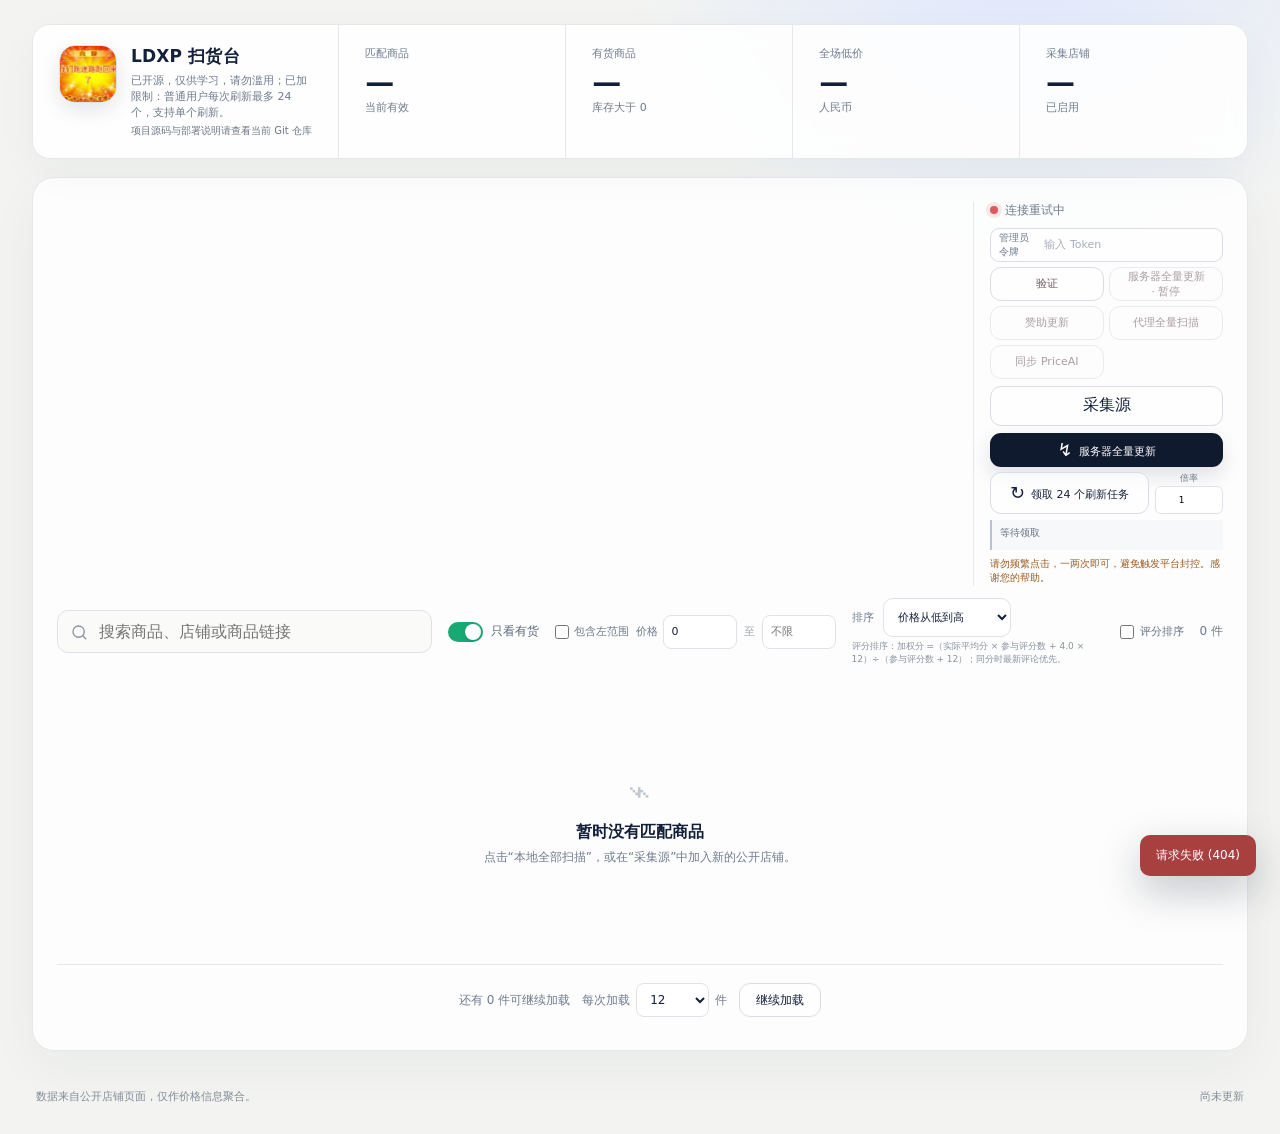
==== commit 56a817af: "chore: update dashboard brand image" ====
--- a/static/index.html
+++ b/static/index.html
@@ -12,7 +12,7 @@
     <main>
       <section class="stats" aria-label="统计信息">
         <div class="brand-summary">
-          <img class="brand-mark brand-avatar" src="images/brand-helper.jpg" alt="LDXP 扫货台助手插画">
+          <img class="brand-mark brand-avatar" src="images/brand-helper.png?v=20260727-homecoming" alt="喜报：我们跑迷路跑回来了">
           <span class="brand-copy">
             <strong>LDXP 扫货台</strong>
             <small>已开源，仅供学习，请勿滥用；已加限制：普通用户每次刷新最多 24 个，支持单个刷新。</small>
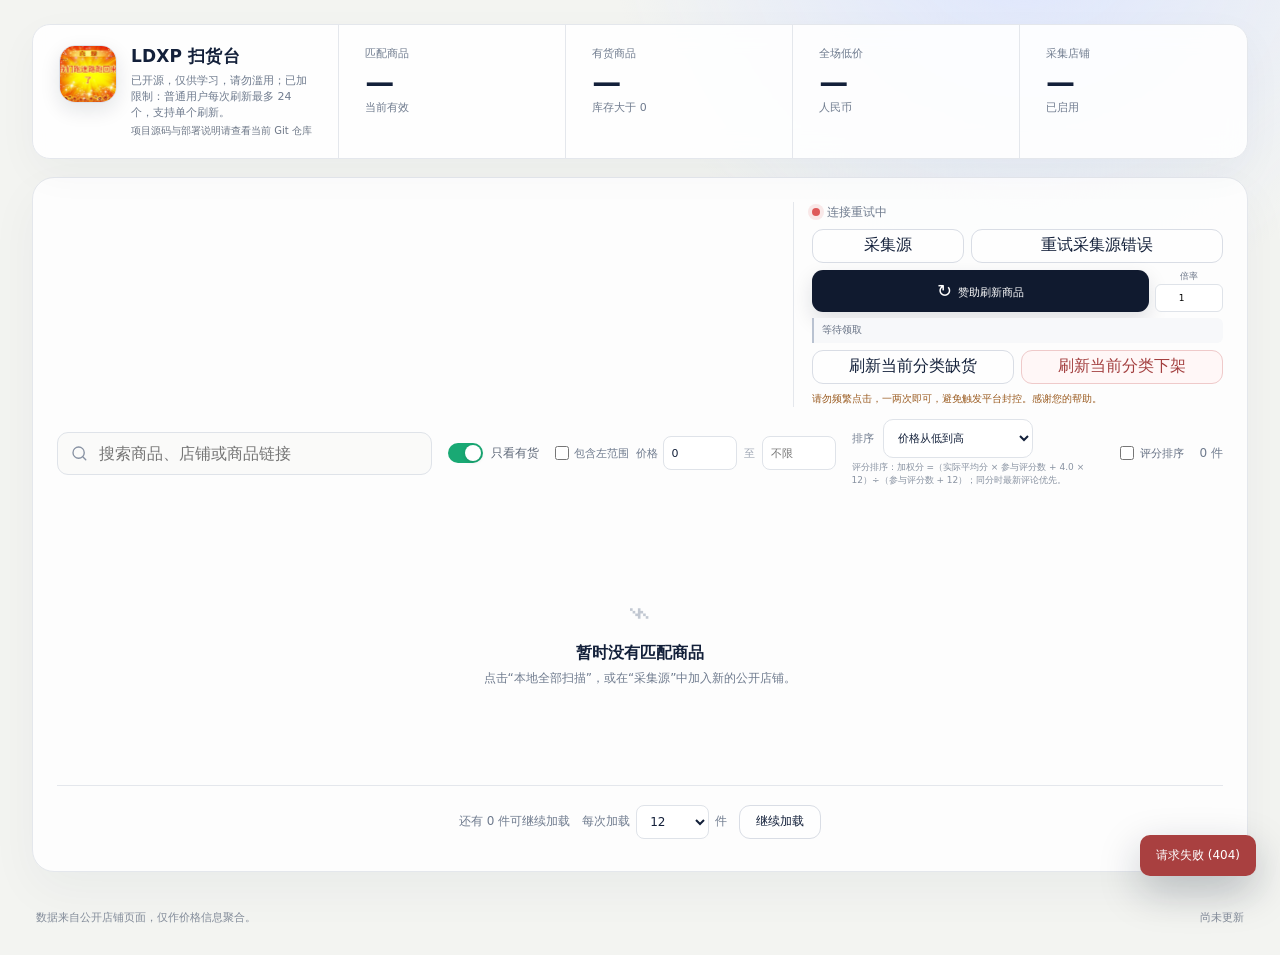
==== commit f543a3b1: "feat: publish specialized four-category refresh edition Limit the public catalog to Plus SMS, Team, " ====
--- a/static/index.html
+++ b/static/index.html
@@ -5,9 +5,49 @@
   <meta name="viewport" content="width=device-width,initial-scale=1">
   <meta name="theme-color" content="#101a2f">
   <title>LDXP 扫货台</title>
-  <link rel="stylesheet" href="style.css?v=20260727-public-release">
+  <link rel="stylesheet" href="style.css?v=20260728-compact-console">
 </head>
 <body>
+  <aside class="side-ad side-ad-left" aria-label="左侧推广">
+    <button class="side-ad-close" type="button" title="关闭广告" aria-label="关闭左侧广告">&times;</button>
+    <div class="side-ad-ribbon">社区推荐</div>
+    <a class="side-ad-group" href="mqqapi://card/show_pslcard?src_type=internal&amp;version=1&amp;uin=1057683663&amp;card_type=group&amp;source=qrcode">
+      <span class="side-ad-group-row"><span class="side-ad-avatar"><img src="images/ads/qq-avatar.png" alt="量大管饱研究院群头像"></span><span><strong>量大管饱研究院</strong><small>QQ群 1057683663</small></span></span>
+      <span>点击申请加入</span>
+    </a>
+    <nav class="side-ad-links" aria-label="推广快捷链接">
+      <a href="mqqapi://card/show_pslcard?src_type=internal&amp;version=1&amp;uin=1057683663&amp;card_type=group&amp;source=qrcode">QQ群直达</a>
+      <a href="https://pay.ldxp.cn/" target="_blank" rel="noopener noreferrer">小铺搜索</a>
+      <a href="https://pay.ldxp.cn/" target="_blank" rel="noopener noreferrer">链接直跳</a>
+    </nav>
+    <div class="side-ad-carousel" role="button" tabindex="0" title="查看宣传大图" data-ad-carousel>
+      <img class="active" src="images/ads/meme.jpg" alt="QQ群宣传图"><img src="images/ads/pricing.png" alt="GPT 特惠分组说明">
+      <span class="side-ad-dots" aria-hidden="true"><i class="active"></i><i></i></span>
+    </div>
+    <p>广告位可更新 · 支持动图</p>
+  </aside>
+  <aside class="side-ad side-ad-right" aria-label="右侧推广">
+    <button class="side-ad-close" type="button" title="关闭广告" aria-label="关闭右侧广告">&times;</button>
+    <div class="side-ad-ribbon">社区推荐</div>
+    <a class="side-ad-group" href="mqqapi://card/show_pslcard?src_type=internal&amp;version=1&amp;uin=1057683663&amp;card_type=group&amp;source=qrcode">
+      <span class="side-ad-group-row"><span class="side-ad-avatar"><img src="images/ads/qq-avatar.png" alt="量大管饱研究院群头像"></span><span><strong>量大管饱研究院</strong><small>QQ群 1057683663</small></span></span>
+      <span>点击申请加入</span>
+    </a>
+    <nav class="side-ad-links" aria-label="推广快捷链接">
+      <a href="mqqapi://card/show_pslcard?src_type=internal&amp;version=1&amp;uin=1057683663&amp;card_type=group&amp;source=qrcode">QQ群直达</a>
+      <a href="https://pay.ldxp.cn/" target="_blank" rel="noopener noreferrer">小铺搜索</a>
+      <a href="https://pay.ldxp.cn/" target="_blank" rel="noopener noreferrer">链接直跳</a>
+    </nav>
+    <div class="side-ad-carousel" role="button" tabindex="0" title="查看宣传大图" data-ad-carousel>
+      <img class="active" src="images/ads/meme.jpg" alt="QQ群宣传图"><img src="images/ads/pricing.png" alt="GPT 特惠分组说明">
+      <span class="side-ad-dots" aria-hidden="true"><i class="active"></i><i></i></span>
+    </div>
+    <p>广告位可更新 · 支持动图</p>
+  </aside>
+  <dialog id="adPreviewDialog" class="ad-preview-dialog">
+    <button id="adPreviewClose" class="ad-preview-close" type="button" aria-label="关闭大图">&times;</button>
+    <img id="adPreviewImage" src="" alt="广告宣传大图">
+  </dialog>
   <div class="shell">
     <main>
       <section class="stats" aria-label="统计信息">
@@ -32,7 +72,7 @@
           </div>
           <div class="category-actions">
             <span id="streamStatus" class="stream-status offline"><i></i><span>正在连接</span></span>
-            <div class="admin-controls">
+            <div class="admin-controls" hidden>
               <label class="admin-token"><span>管理员令牌</span><input id="adminTokenInput" type="password" autocomplete="off" placeholder="输入 Token"></label>
               <button id="adminTokenVerifyButton" class="button ghost admin-scan-button" type="button">验证</button>
               <button id="adminFullScanButton" class="button ghost admin-scan-button" type="button" disabled title="服务器全量更新暂时停用">服务器全量更新 · 暂停</button>
@@ -40,13 +80,20 @@
               <button id="adminProxyScanButton" class="button ghost admin-scan-button" type="button" title="仅通过代理池扫描">代理全量扫描</button>
               <button id="priceaiSyncButton" class="button ghost admin-scan-button" type="button">同步 PriceAI</button>
             </div>
-            <button id="sourceButton" class="button ghost" type="button">采集源</button>
+            <div class="source-tools">
+              <button id="sourceButton" class="button ghost" type="button">采集源</button>
+              <button id="retryErrorSourcesButton" class="button ghost" type="button" title="领取最多 24 个异常来源，使用当前设备网络重试">重试采集源错误</button>
+            </div>
             <div class="scan-actions">
-              <button id="localScanButton" class="button primary local-scan-button" type="button"><span class="scan-icon">↯</span><span class="local-scan-label">本地全部扫描</span></button>
+              <button id="localScanButton" class="button primary local-scan-button" type="button" hidden><span class="scan-icon">↯</span><span class="local-scan-label">本地全部扫描</span></button>
               <div class="factory-claim-control">
-                <button id="browserFactoryButton" class="button ghost local-scan-button" type="button"><span class="scan-icon">↻</span><span class="browser-factory-label">领取 24 个刷新任务</span></button>
+                <button id="browserFactoryButton" class="button primary local-scan-button" type="button"><span class="scan-icon">↻</span><span class="browser-factory-label">赞助刷新商品</span></button>
                 <label class="factory-multiplier" title="每次领取 24 × 倍率个任务"><span>倍率</span><input id="browserFactoryMultiplier" type="number" min="1" max="5" step="1" value="1" inputmode="numeric"></label>
                 <span id="browserFactoryStatus" class="factory-claim-status" aria-live="polite">等待领取</span>
+              </div>
+              <div class="category-refresh-actions">
+                <button id="refreshOutOfStockButton" class="button ghost" type="button">刷新当前分类缺货</button>
+                <button id="refreshOffShelfButton" class="button ghost danger" type="button">刷新当前分类下架</button>
               </div>
             </div>
             <span class="factory-scan-notice">请勿频繁点击，一两次即可，避免触发平台封控。感谢您的帮助。</span>
@@ -73,6 +120,7 @@
             <label class="select-label">排序
               <select id="sortSelect">
                 <option value="updated">最近变化</option>
+                <option value="updated_asc">最近变化（反向）</option>
                 <option value="price" selected>价格从低到高</option>
                 <option value="stock">库存从高到低</option>
               </select>
@@ -172,6 +220,6 @@
   <aside id="sourceImportProgress" class="source-import-progress" aria-live="polite" hidden>
     <strong>Source Refresh</strong><span id="sourceImportProgressText"></span>
   </aside>
-  <script src="app.js?v=20260727-public-release" defer></script>
+  <script src="app.js?v=20260728-reverse-updated" defer></script>
 </body>
 </html>
--- a/static/style.css
+++ b/static/style.css
@@ -21,6 +21,39 @@
 button, a { -webkit-tap-highlight-color: transparent; }
 
 .shell { min-height: 100vh; width: min(1500px, 100%); margin: auto; padding: 24px 32px 0; }
+.side-ad { display: none !important; position: fixed; z-index: 20; top: 112px; bottom: 30px; width: 210px; overflow: hidden; padding: 30px 12px 18px; border: 1px solid #d9d5ca; color: #283142; background: #f8f7f2 url("images/ads/paper-fibers.png") repeat; box-shadow: 0 12px 32px #27304718; }
+.side-ad::after { content: ""; position: absolute; right: 0; bottom: 0; left: 0; height: 18px; background: linear-gradient(135deg, transparent 9px, #ece9df 0) 0 0/18px 18px repeat-x; }
+.side-ad-left { left: max(10px, calc((100vw - 1500px) / 2 - 220px)); }
+.side-ad-right { right: max(10px, calc((100vw - 1500px) / 2 - 220px)); }
+.side-ad-close { position: absolute; z-index: 2; top: 7px; right: 7px; display: grid; place-items: center; width: 28px; height: 28px; padding: 0; color: #fff; border: 0; border-radius: 50%; background: #cf3f3f; box-shadow: 0 3px 10px #65252538; cursor: pointer; font-size: 21px; line-height: 1; }
+.side-ad-close:hover { background: #ad2929; }
+.side-ad-ribbon { position: absolute; top: 9px; left: 12px; color: #786e5b; font-size: 11px; font-weight: 700; }
+.side-ad-group { display: grid; justify-items: center; gap: 6px; padding: 10px 8px 12px; color: var(--ink); text-align: center; text-decoration: none; border-bottom: 1px solid #ded9cd; }
+.side-ad-group-row { display: grid; grid-template-columns: 50px minmax(0, 1fr); align-items: center; gap: 7px; width: 100%; text-align: left; }
+.side-ad-avatar { display: block; width: 50px; height: 50px; overflow: hidden; border-radius: 50%; background: #fff; }
+.side-ad-avatar img { display: block; width: auto; max-width: none; height: 50px; transform: translateX(-2px); }
+.side-ad-group-row > span:last-child { min-width: 0; }
+.side-ad-group-row strong, .side-ad-group-row small { display: block; overflow: hidden; text-overflow: ellipsis; white-space: nowrap; }
+.side-ad-group .side-ad-group-row strong { font-size: 11px; }
+.side-ad-group-row small { margin-top: 3px; color: #7c8490; font-size: 9px; }
+.side-ad-group strong { font-size: 14px; }
+.side-ad-group span { color: #55705f; font-size: 11px; }
+.side-ad-links { display: grid; grid-template-columns: 1fr 1fr; gap: 6px; padding: 10px 0; }
+.side-ad-links a { min-width: 0; padding: 7px 4px; overflow: hidden; color: #3b4961; text-align: center; text-decoration: none; text-overflow: ellipsis; white-space: nowrap; border: 1px solid #dad6ca; border-radius: 5px; background: #ffffffb5; font-size: 10px; }
+.side-ad-links a:first-child { grid-column: 1 / -1; color: #17633f; border-color: #b9d7c6; background: #eff9f3; font-weight: 700; }
+.side-ad-carousel { position: relative; display: block; width: 100%; height: min(420px, calc(100vh - 320px)); min-height: 220px; overflow: hidden; padding: 0; color: inherit; border: 1px solid #d8d3c7; border-radius: 4px; background: #fff; cursor: grab; touch-action: pan-y; user-select: none; }
+.side-ad-carousel.dragging { cursor: grabbing; }
+.side-ad-carousel > img { position: absolute; inset: 0; width: 100%; height: 100%; padding: 6px; object-fit: contain; opacity: 0; transition: opacity .35s ease; }
+.side-ad-carousel > img.active { opacity: 1; }
+.side-ad-dots { position: absolute; z-index: 4; right: 0; bottom: 7px; left: 0; display: flex; justify-content: center; gap: 7px; pointer-events: auto; }
+.side-ad-dots i { display: block; width: 10px; height: 10px; border-radius: 50%; background: #aeb4bb; box-shadow: 0 0 0 3px #fff; cursor: pointer; pointer-events: auto; }
+.side-ad-dots i.active { background: #1b8b62; }
+.side-ad > p { margin: 9px 0 0; color: #7a7469; text-align: center; font-size: 10px; }
+.ad-preview-dialog { width: min(920px, calc(100vw - 32px)); max-height: calc(100vh - 32px); padding: 44px 16px 16px; border: 0; border-radius: 8px; background: #fff; box-shadow: 0 24px 80px #10182855; }
+.ad-preview-dialog::backdrop { background: #111827c7; }
+.ad-preview-dialog img { display: block; width: 100%; max-height: calc(100vh - 92px); object-fit: contain; }
+.ad-preview-close { position: absolute; top: 8px; right: 8px; display: grid; place-items: center; width: 32px; height: 32px; padding: 0; color: #fff; border: 0; border-radius: 50%; background: #cf3f3f; cursor: pointer; font-size: 23px; line-height: 1; }
+@media (min-width: 1800px) { .side-ad { display: block; } }
 .button { min-height: 40px; padding: 0 16px; border: 1px solid transparent; border-radius: 11px; cursor: pointer; transition: transform .16s ease, box-shadow .16s ease, background .16s ease; }
 .button:hover { transform: translateY(-1px); }
 .button:disabled { opacity: .58; cursor: wait; transform: none; }
@@ -66,21 +99,28 @@
 .stats article strong { display: block; margin: 7px 0 3px; font-size: 29px; line-height: 1; letter-spacing: -.04em; }
 
 .board { margin: 18px 0 20px; padding: 24px; border: 1px solid var(--line); border-radius: 22px; background: #ffffffd9; box-shadow: 0 18px 50px #1c29490b; }
-.category-bar { display: grid; grid-template-columns: minmax(0, 1fr) 250px; align-items: start; gap: 18px; }
+.category-bar { display: grid; grid-template-columns: minmax(0, 1fr) minmax(390px, 430px); align-items: start; gap: 20px; }
 .category-wrap { min-width: 0; overflow: visible; }
 .categories { display: flex; flex-wrap: wrap; align-items: flex-start; gap: 8px; overflow: visible; padding: 2px; }
-.category-actions { display: flex; flex-direction: column; align-items: stretch; gap: 7px; padding-left: 16px; border-left: 1px solid var(--line); }
-.category-actions .stream-status { margin: 0 0 2px; }
+.category-actions { display: grid; grid-template-columns: repeat(2, minmax(0, 1fr)); align-items: start; gap: 7px; padding: 2px 0 2px 18px; border-left: 1px solid var(--line); }
+.category-actions [hidden] { display: none !important; }
+.category-actions .stream-status { grid-column: 1 / -1; margin: 0 0 1px; }
 .category-actions .admin-controls { display: grid; grid-template-columns: repeat(2, minmax(0, 1fr)); gap: 5px; margin: 0; }
+.category-actions .admin-controls[hidden] { display: none !important; }
 .category-actions .admin-token { grid-column: 1 / -1; width: 100%; }
 .category-actions .admin-token input { width: 100%; }
 .category-actions .button { width: 100%; }
-.category-actions .scan-actions { grid-template-columns: 1fr; }
-.factory-scan-notice { max-width: 250px; color: #9a5b20; font-size: 10px; line-height: 1.45; }
+.category-actions .source-tools { display: grid; grid-column: 1 / -1; grid-template-columns: minmax(0, .75fr) minmax(0, 1.25fr); gap: 7px; }
+.category-actions .source-tools .button { min-width: 0; min-height: 34px; padding-inline: 10px; white-space: nowrap; }
+.category-actions .scan-actions { display: grid; grid-column: 1 / -1; grid-template-columns: 1fr; gap: 7px; }
+.factory-scan-notice { grid-column: 1 / -1; max-width: none; margin-top: 1px; color: #9a5b20; font-size: 10px; line-height: 1.35; }
 .factory-claim-control { display: grid; grid-template-columns: minmax(0, 1fr) 68px; gap: 6px; align-items: stretch; }
+.category-refresh-actions { display: grid; grid-template-columns: repeat(2, minmax(0, 1fr)); gap: 7px; }
+.category-refresh-actions .button { min-height: 34px; }
+.category-refresh-actions .danger { color: #a33f3f; border-color: #efcaca; background: #fff7f7; }
 .factory-multiplier { display: grid; place-items: center; gap: 1px; color: #687386; font-size: 9px; }
 .factory-multiplier input { width: 100%; min-width: 0; height: 28px; padding: 0 5px; text-align: center; border: 1px solid #dfe3e9; border-radius: 6px; background: #fff; }
-.factory-claim-status { grid-column: 1 / -1; min-height: 30px; max-width: 250px; padding: 6px 8px; overflow-wrap: anywhere; color: #667184; border-left: 2px solid #b9c2d1; background: #f7f8fa; font-size: 10px; line-height: 1.45; }
+.factory-claim-status { grid-column: 1 / -1; min-height: 25px; max-width: none; padding: 5px 8px; overflow-wrap: anywhere; color: #667184; border-left: 2px solid #b9c2d1; border-radius: 0 6px 6px 0; background: #f7f8fa; font-size: 10px; line-height: 1.35; }
 .factory-claim-status.success { color: #087e56; border-left-color: #22a06b; background: #edf8f3; }
 .factory-claim-status.error { color: #a64545; border-left-color: #d55a5a; background: #fdf1f1; }
 .category { flex: 0 0 auto; display: flex; align-items: center; gap: 7px; min-height: 38px; padding: 0 13px; color: #5c6676; border: 1px solid #dfe3e9; border-radius: 999px; background: #fafaf8; cursor: pointer; }
@@ -90,8 +130,13 @@
 .category-refresh:disabled { cursor: wait; opacity: .55; }
 .category:hover { border-color: #bfc7d4; }
 .category.active { color: white; border-color: var(--navy); background: var(--navy); }
-.category b { min-width: 20px; padding: 2px 5px; border-radius: 999px; color: #788294; background: #e9ebef; font-size: 10px; }
-.category.active b { color: #dbe4f6; background: #ffffff20; }
+.category-count { flex: 0 0 auto; min-width: 34px; padding: 2px 5px; border-radius: 999px; font-size: 10px; line-height: 1.35; text-align: center; }
+.category-count-total { color: #687386; background: #e9ebef; }
+.category-count-stock { color: #087e56; background: #dff4e9; }
+.category-count-off-shelf { color: #a33f3f; background: #f9e3e3; }
+.category.active .category-count-total { color: #e2e8f3; background: #ffffff1f; }
+.category.active .category-count-stock { color: #bff3d8; background: #22a06b52; }
+.category.active .category-count-off-shelf { color: #ffd1d1; background: #d55a5a52; }
 .refresh-indicator { width: 11px; height: 11px; flex: 0 0 11px; border: 1.5px solid currentColor; border-right-color: transparent; border-radius: 50%; opacity: 0; }
 .category.refreshing { border-color: #91a5d4; }
 .category.refreshing .refresh-indicator { opacity: .72; animation: rotate .7s linear infinite; }
@@ -261,7 +306,7 @@
   .product-grid { grid-template-columns: repeat(2, minmax(0, 1fr)); }
   .stats { grid-template-columns: repeat(4, minmax(0, 1fr)); }
   .brand-summary { grid-column: 1 / -1; min-height: 88px; border-right: 0; border-bottom: 1px solid var(--line); }
-  .category-bar { grid-template-columns: minmax(0, 1fr) 230px; gap: 14px; }
+  .category-bar { grid-template-columns: minmax(0, 1fr) minmax(330px, 360px); gap: 14px; }
   .category-actions { padding-left: 12px; }
   .admin-controls { flex-wrap: wrap; }
 }
@@ -280,7 +325,7 @@
   .stats article strong { font-size: 24px; }
   .board { margin-top: 14px; padding: 16px; border-radius: 17px; }
   .category-bar { grid-template-columns: 1fr; }
-  .category-actions { flex-direction: row; flex-wrap: wrap; padding: 12px 0 0; border-top: 1px solid var(--line); border-left: 0; }
+  .category-actions { grid-template-columns: repeat(2, minmax(0, 1fr)); padding: 12px 0 0; border-top: 1px solid var(--line); border-left: 0; }
   .category-actions .admin-controls { min-width: min(100%, 330px); }
   .admin-token { width: 132px; }
   .admin-token span { display: none; }
